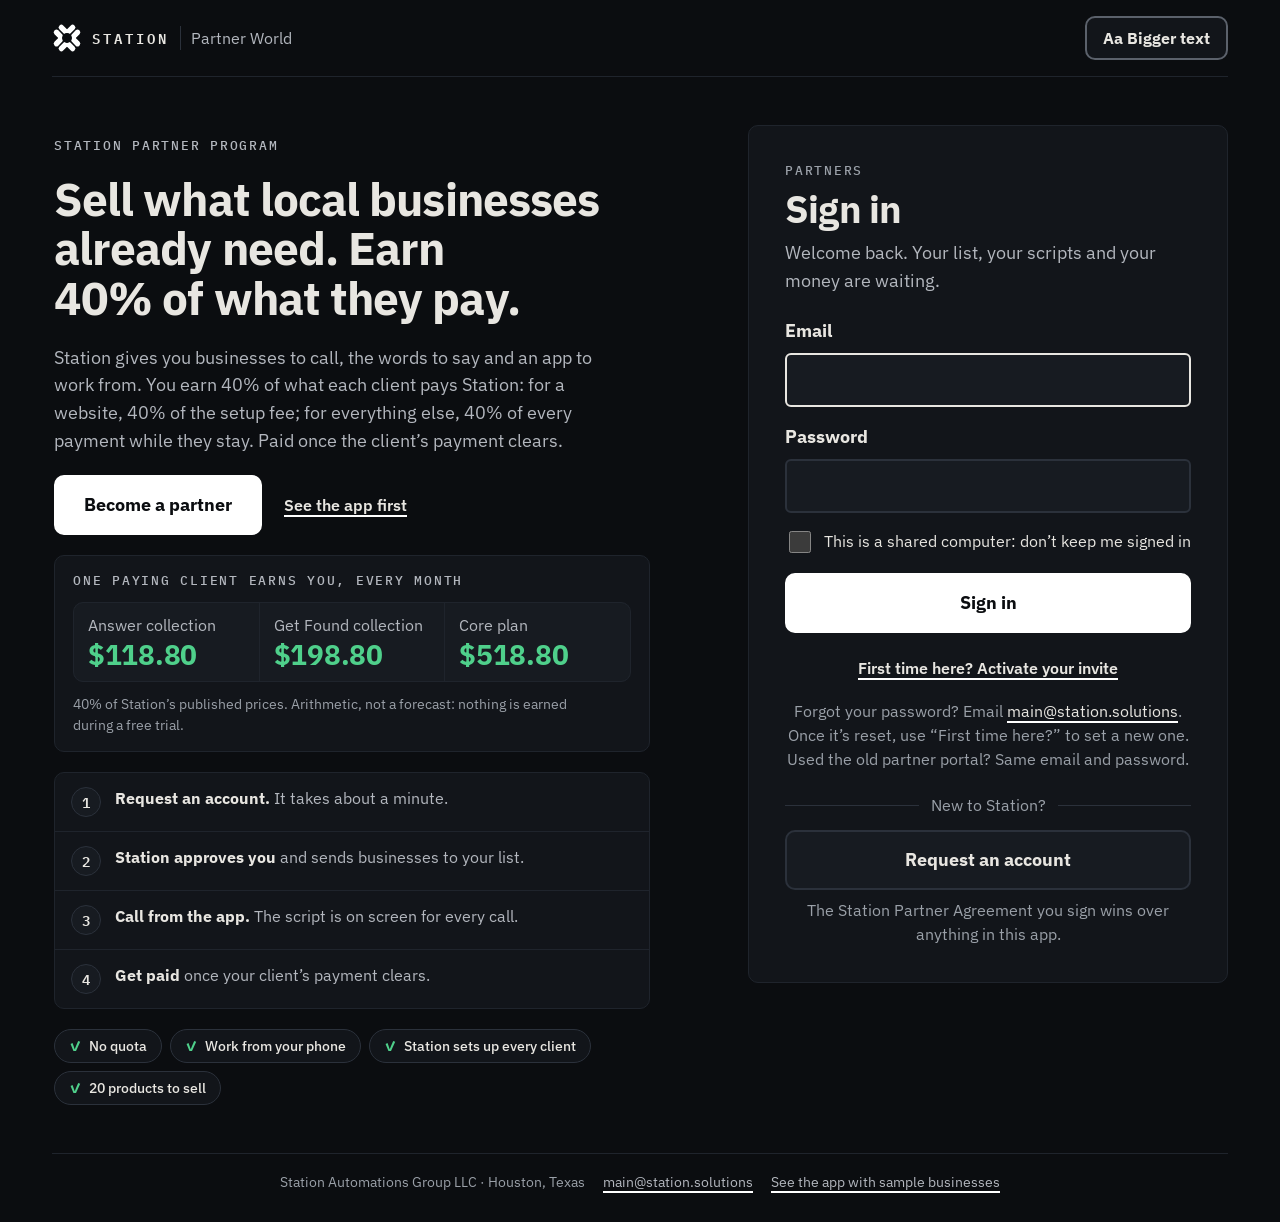
==== index.html @ 6b610563 "Bump data.js?v= so browsers pick up the rebuilt data Co-Authored-By: Claude Opus 5.5 <noreply@anthro" ====
<!doctype html>
<html lang="en">
<head>
<meta charset="utf-8">
<meta name="viewport" content="width=device-width, initial-scale=1, viewport-fit=cover">
<meta name="robots" content="noindex, nofollow">
<meta name="theme-color" content="#0B0D10">
<title>Station Partner World</title>
<meta name="description" content="Call local businesses Station gives you. You earn 40% of what each client pays Station: for a website, 40% of the setup fee; for everything else, 40% of every payment while they stay.">
<link rel="icon" href="data:image/svg+xml,%3Csvg xmlns='http://www.w3.org/2000/svg' viewBox='0 0 100 100'%3E%3Cdefs%3E%3Cg id='a'%3E%3Crect x='29.5' y='3' width='18' height='36' rx='8.5'/%3E%3Crect x='52.5' y='3' width='18' height='36' rx='8.5'/%3E%3C/g%3E%3Cmask id='m'%3E%3Crect width='100' height='100' fill='%23fff'/%3E%3Ccircle cx='50' cy='50' r='16.5'/%3E%3C/mask%3E%3C/defs%3E%3Cg mask='url(%23m)' fill='%231D1D1F' transform='rotate(45 50 50)'%3E%3Cuse href='%23a'/%3E%3Cuse href='%23a' transform='rotate(90 50 50)'/%3E%3Cuse href='%23a' transform='rotate(180 50 50)'/%3E%3Cuse href='%23a' transform='rotate(270 50 50)'/%3E%3C/g%3E%3C/svg%3E">
<link rel="preconnect" href="https://fonts.googleapis.com">
<link rel="preconnect" href="https://fonts.gstatic.com" crossorigin>
<link rel="stylesheet" href="https://fonts.googleapis.com/css2?family=IBM+Plex+Sans:ital,wght@0,400;0,500;0,600;0,700;1,400&family=IBM+Plex+Mono:wght@500;700&display=swap">
<link rel="stylesheet" href="app.css?v=20261007j">
</head>
<body>
<svg width="0" height="0" style="position:absolute" aria-hidden="true"><defs><g id="smArm"><rect x="29.5" y="3" width="18" height="36" rx="8.5"/><rect x="52.5" y="3" width="18" height="36" rx="8.5"/></g><mask id="smCore"><rect width="100" height="100" fill="#fff"/><circle cx="50" cy="50" r="16.5" fill="#000"/></mask>
<symbol id="stationMark" viewBox="0 0 100 100"><g mask="url(#smCore)" fill="currentColor" transform="rotate(45 50 50)"><use href="#smArm"/><use href="#smArm" transform="rotate(90 50 50)"/><use href="#smArm" transform="rotate(180 50 50)"/><use href="#smArm" transform="rotate(270 50 50)"/></g></symbol></defs></svg>
<a class="skip" href="#main">Skip to content</a>
<aside class="preview" aria-label="Status" hidden></aside>
<header class="bar" id="bar" hidden>
  <a class="logo" href="#home" aria-label="Station Partner World, home"><svg class="mark" viewBox="0 0 100 100" aria-hidden="true"><use href="#stationMark"/></svg><span class="wm">Station</span><span class="wordmark">Partner World</span></a>
  <nav class="topnav" aria-label="Main">
    <a href="#home" data-tab="home"><svg class="ni" viewBox="0 0 24 24" aria-hidden="true"><path d="M12 3 3 10.5V21h6.5v-6h5v6H21V10.5z"/></svg>Home</a>
    <a href="#products" data-tab="products"><svg class="ni" viewBox="0 0 24 24" aria-hidden="true"><path d="M4 4h7v7H4zM13 4h7v7h-7zM4 13h7v7H4zM13 13h7v7h-7z"/></svg>Products</a>
    <a href="#calls" data-tab="calls"><svg class="ni" viewBox="0 0 24 24" aria-hidden="true"><path d="M6.6 10.8a15 15 0 0 0 6.6 6.6l2.2-2.2c.3-.3.7-.4 1-.2 1.1.4 2.3.6 3.6.6.6 0 1 .4 1 1V20c0 .6-.4 1-1 1A17 17 0 0 1 3 4c0-.6.4-1 1-1h3.5c.6 0 1 .4 1 1 0 1.3.2 2.5.6 3.6.1.3 0 .7-.2 1z"/></svg>Calls</a>
    <a href="#clients" data-tab="clients"><svg class="ni" viewBox="0 0 24 24" aria-hidden="true"><path d="M4 4h16v12H7l-3 3z"/></svg>Clients</a>
    <a href="#team" data-tab="team" hidden><svg class="ni" viewBox="0 0 24 24" aria-hidden="true"><path d="M16 11a3 3 0 1 0 0-6 3 3 0 0 0 0 6zm-8 0a3 3 0 1 0 0-6 3 3 0 0 0 0 6zm0 2c-2.7 0-8 1.3-8 4v3h16v-3c0-2.7-5.3-4-8-4zm8 0c-.3 0-.7 0-1.1.1 1.3.9 2.1 2.2 2.1 3.9v3h7v-3c0-2.7-5.3-4-8-4z"/></svg>Team</a>
    <a href="#money" data-tab="money"><svg class="ni" viewBox="0 0 24 24" aria-hidden="true"><path d="M3 6h18v12H3zM12 9a3 3 0 1 0 0 6 3 3 0 0 0 0-6z"/></svg>Money</a>
    <a href="#help" data-tab="help"><svg class="ni" viewBox="0 0 24 24" aria-hidden="true"><path d="M12 2a10 10 0 1 0 0 20 10 10 0 0 0 0-20zm1 16h-2v-2h2zm2.1-7.7-.9.9c-.7.7-1.2 1.3-1.2 2.8h-2v-.5c0-1.1.5-2.1 1.2-2.8l1.2-1.3a2 2 0 1 0-3.4-1.4H8a4 4 0 1 1 7.1 2.3z"/></svg>Help</a>
  </nav>
  <button class="size-btn" type="button" data-size aria-pressed="false" aria-label="AA Bigger text"><span aria-hidden="true">A<b>A</b></span></button>
  <a class="bal-chip" href="#money"><span class="lbl"><span class="lbl-long">Earned so far</span><span class="lbl-short">Earned</span></span><span class="num" id="chipBal">$0.00</span></a>
</header>
<main id="main" tabindex="-1"></main>
<nav class="tabbar" id="tabbar" aria-label="Main" hidden>
  <a href="#home" data-tab="home"><svg viewBox="0 0 24 24" aria-hidden="true"><path d="M12 3 3 10.5V21h6.5v-6h5v6H21V10.5z"/></svg><span>Home</span></a>
  <a href="#products" data-tab="products"><svg viewBox="0 0 24 24" aria-hidden="true"><path d="M4 4h7v7H4zM13 4h7v7h-7zM4 13h7v7H4zM13 13h7v7h-7z"/></svg><span>Products</span></a>
  <a href="#calls" data-tab="calls"><svg viewBox="0 0 24 24" aria-hidden="true"><path d="M6.6 10.8a15 15 0 0 0 6.6 6.6l2.2-2.2c.3-.3.7-.4 1-.2 1.1.4 2.3.6 3.6.6.6 0 1 .4 1 1V20c0 .6-.4 1-1 1A17 17 0 0 1 3 4c0-.6.4-1 1-1h3.5c.6 0 1 .4 1 1 0 1.3.2 2.5.6 3.6.1.3 0 .7-.2 1z"/></svg><span>Calls</span></a>
  <a href="#clients" data-tab="clients"><svg viewBox="0 0 24 24" aria-hidden="true"><path d="M4 4h16v12H7l-3 3z"/></svg><span>Clients</span></a>
  <a href="#team" data-tab="team" hidden><svg viewBox="0 0 24 24" aria-hidden="true"><path d="M16 11a3 3 0 1 0 0-6 3 3 0 0 0 0 6zm-8 0a3 3 0 1 0 0-6 3 3 0 0 0 0 6zm0 2c-2.7 0-8 1.3-8 4v3h16v-3c0-2.7-5.3-4-8-4zm8 0c-.3 0-.7 0-1.1.1 1.3.9 2.1 2.2 2.1 3.9v3h7v-3c0-2.7-5.3-4-8-4z"/></svg><span>Team</span></a>
  <a href="#money" data-tab="money"><svg viewBox="0 0 24 24" aria-hidden="true"><path d="M3 6h18v12H3zM12 9a3 3 0 1 0 0 6 3 3 0 0 0 0-6z"/></svg><span>Money</span></a>
  <a href="#help" data-tab="help"><svg viewBox="0 0 24 24" aria-hidden="true"><path d="M12 2a10 10 0 1 0 0 20 10 10 0 0 0 0-20zm1 16h-2v-2h2zm2.1-7.7-.9.9c-.7.7-1.2 1.3-1.2 2.8h-2v-.5c0-1.1.5-2.1 1.2-2.8l1.2-1.3a2 2 0 1 0-3.4-1.4H8a4 4 0 1 1 7.1 2.3z"/></svg><span>Help</span></a>
</nav>
<div class="sheet" id="sheet" role="dialog" aria-modal="true" aria-labelledby="sheetTitle" hidden>
  <div class="sheet-card">
    <div class="sheet-head"><h2 id="sheetTitle">What do I say?</h2><button class="icon-btn" id="sheetClose" type="button" aria-label="Close">&times;</button></div>
    <div class="sheet-body" id="sheetBody"></div>
  </div>
</div>
<div class="undo" id="undo" role="status" aria-live="polite" hidden><span id="undoText"></span><span class="undo-key" id="undoKey">or press U</span><button type="button" id="undoBtn">Undo</button></div>
<div class="coach" id="coach" hidden><div class="coach-ring" id="coachRing"></div><div class="coach-bubble" id="coachBubble" role="dialog" aria-modal="true" aria-labelledby="coachText"><p class="coach-step" id="coachStep" aria-live="polite"></p><p id="coachText" aria-live="polite"></p><div class="coach-btns"><button type="button" class="link-btn" id="coachSkip">Skip the tour</button><button type="button" class="btn btn-dark" id="coachNext">Next</button></div></div></div>
<div class="toast" id="toast" role="status" aria-live="polite"></div>
<script src="data.js?v=20261008a"></script>
<script src="app.js?v=20261007l"></script>
</body>
</html>
---- app.css ----
/* Station Partner World. Built for a 60-year-old and a 20-year-old at once: Atkinson Hyperlegible (designed for readers with low
   vision), 18px base, 48px+ tap targets, one idea per screen, and a feed of leads you flick through like cards.
   Colours follow station.solutions (warm paper, near-black ink, gold). Gold = Station and "say this", green = money,
   rust = a warning or a closed door. Numbers use the text face with tabular figures; mono is only for phone numbers and links. */
:root{
  --bg:#F5F4F1;--bg-2:#EFEDE8;--card:#FFFFFF;--ink:#1D1D1F;--ink-2:#48484D;--ink-3:#5C5C62;--line:#E7E4DE;--line-2:#D6D2C8;--edge:#8F8A80;
  --amber:#EFC26A;--amber-ink:#8A5A00;--amber-bg:#FBF3E0;
  --red:#B4321F;--red-bg:#FBECE9;--blue:#2750C2;--blue-bg:#EAF0FD;
  --green:#167A44;--green-bg:#EDF6F0;--warn:#9A3412;--warn-bg:#FDEEE6;
  --r:12px;--r-sm:10px;--r-lg:20px;--shadow:0 1px 2px rgba(29,29,31,.04),0 8px 24px rgba(29,29,31,.06);
  --font:"Atkinson Hyperlegible Next","Atkinson Hyperlegible",system-ui,-apple-system,"Segoe UI",Arial,sans-serif;
  --mono:"Atkinson Hyperlegible Mono",ui-monospace,Menlo,Consolas,monospace;
  --gut:clamp(16px,4vw,32px);--max:1180px;--tabh:72px;
  color-scheme:light;
}
*{box-sizing:border-box}
html{-webkit-text-size-adjust:100%}
body{margin:0;background:var(--bg);color:var(--ink);font:400 18px/1.55 var(--font);-webkit-font-smoothing:antialiased;min-height:100vh}
body.has-tabs{padding-bottom:calc(var(--tabh) + env(safe-area-inset-bottom,0px))}
h1,h2,h3{margin:0;line-height:1.12;text-wrap:balance;letter-spacing:-.01em}
h1{font-size:clamp(34px,5.4vw,56px);font-weight:800}
h2{font-size:clamp(24px,3vw,32px);font-weight:800}
h3{font-size:18px;font-weight:700}
p{margin:0 0 12px;max-width:64ch}
a{color:var(--blue)}
button{font:inherit}
:focus-visible{outline:3px solid var(--blue);outline-offset:3px}
.skip{position:absolute;left:-999px;top:0;background:var(--ink);color:#fff;padding:12px 16px;z-index:100}
.skip:focus{left:8px;top:8px}
.num{font-family:var(--mono);font-variant-numeric:tabular-nums;letter-spacing:-.01em}
.wrap{max-width:var(--max);margin-inline:auto;padding-inline:var(--gut)}
.sr{position:absolute;width:1px;height:1px;overflow:hidden;clip:rect(0 0 0 0);white-space:nowrap}
.preview{background:var(--ink);color:#fff;font-size:12.5px;white-space:nowrap;overflow:hidden;text-overflow:ellipsis;text-align:center;padding:6px 12px;padding-top:calc(env(safe-area-inset-top,0px) + 6px)}

/* buttons */
.btn{display:inline-flex;align-items:center;justify-content:center;gap:10px;min-height:52px;padding:0 22px;border-radius:999px;border:2px solid var(--ink);background:var(--card);color:var(--ink);font:700 16px/1.1 var(--font);text-decoration:none;cursor:pointer;transition:transform .12s,background .15s}
.btn:active{transform:scale(.98)}
.btn-dark{background:var(--ink);color:#fff}
.btn-green{background:var(--green);border-color:var(--green);color:#fff}
.btn-big{min-height:60px;font-size:18px;padding:0 28px}
.btn-block{display:flex;width:100%}
.btn[disabled]{opacity:.45;cursor:not-allowed}
.icon-btn{min-width:48px;min-height:48px;border-radius:999px;border:2px solid var(--line-2);background:var(--card);font-size:28px;line-height:1;cursor:pointer}
.link-btn{background:none;border:0;padding:0;color:var(--blue);text-decoration:underline;cursor:pointer;min-height:44px;font-weight:600}

/* top bar */
[hidden]{display:none!important}
[tabindex="-1"]:focus{outline:none}
.bar{position:sticky;top:0;z-index:30;display:flex;align-items:center;gap:16px;padding:10px var(--gut);background:rgba(245,244,241,.92);backdrop-filter:blur(10px);-webkit-backdrop-filter:blur(10px);border-bottom:1px solid var(--line)}
.logo{display:flex;align-items:center;gap:10px;text-decoration:none;color:var(--ink);font-weight:800;font-size:18px;min-height:48px;margin-right:auto}
.tiles{display:grid;grid-template-columns:1fr 1fr;gap:3px;width:26px;height:26px}
.tiles i{border-radius:4px;background:var(--ink)}.tiles i:first-child{background:var(--amber)}
.topnav{display:flex;gap:4px}
.topnav a{display:inline-flex;align-items:center;min-height:48px;padding:0 16px;border-radius:999px;text-decoration:none;color:var(--ink-2);font-weight:700}
.topnav a.on{background:var(--ink);color:#fff}
.bal-chip{display:flex;flex-direction:column;align-items:flex-end;justify-content:center;min-height:48px;padding:4px 14px;border-radius:12px;background:var(--green-bg);text-decoration:none;color:var(--green)}
.bal-chip .lbl{font-size:12.5px;font-weight:700;text-transform:uppercase;letter-spacing:.08em}
.bal-chip .num{font-size:18px;font-weight:700}
@media (max-width:760px){.topnav{display:none}}

/* bottom tabs (phones) */
.tabbar{position:fixed;left:0;right:0;bottom:0;z-index:40;display:none;grid-template-columns:repeat(4,1fr);height:calc(var(--tabh) + env(safe-area-inset-bottom,0px));padding-bottom:env(safe-area-inset-bottom,0px);background:var(--card);border-top:1px solid var(--line)}
.tabbar a{display:flex;flex-direction:column;align-items:center;justify-content:center;gap:4px;text-decoration:none;color:var(--ink-3);font-size:14px;font-weight:700}
.tabbar svg{width:26px;height:26px;fill:currentColor}
.tabbar a.on{color:var(--ink)}
.tabbar a.on svg{fill:var(--amber-ink)}
@media (max-width:760px){.tabbar:not([hidden]){display:grid}}

/* welcome + check */
.enter{min-height:calc(100vh - 34px);display:grid;place-items:center;padding:32px var(--gut)}
.enter-card{width:100%;max-width:560px;background:var(--card);border:1px solid var(--line);border-radius:var(--r-lg);padding:clamp(24px,5vw,44px)}
.enter-card .tiles{width:52px;height:52px;gap:5px;margin-bottom:22px}.enter-card .tiles i{border-radius:8px}
.enter-card p.intro{font-size:18px;color:var(--ink-2);margin:14px 0 22px}
.steps3{list-style:none;padding:0;margin:0 0 26px;display:grid;gap:12px}
.steps3 li{display:flex;gap:14px;align-items:flex-start;font-size:18px}
.steps3 b{flex:none;display:grid;place-items:center;width:34px;height:34px;border-radius:50%;background:var(--amber-bg);color:var(--amber-ink);font-family:var(--mono)}
label.field{display:grid;gap:8px;font-weight:700;margin-bottom:16px}
label.field .hint{font-weight:400;font-size:16px;color:var(--ink-3);margin-top:-4px}
.err{margin:10px 0 0;color:var(--red)}
.qh{font-size:clamp(26px,4vw,34px)}
input.text,select.text,textarea.text{font:400 18px/1.4 var(--font);min-height:54px;padding:12px 14px;border:2px solid var(--line-2);border-radius:var(--r-sm);background:#fff;color:var(--ink);width:100%}
input.text:focus,select.text:focus,textarea.text:focus{outline:none;border-color:var(--blue)}
.qprog{display:flex;gap:6px;margin-bottom:22px}.qprog i{flex:1;height:6px;border-radius:3px;background:var(--line)}.qprog i.on{background:var(--amber)}
.choices{display:grid;gap:10px;margin:18px 0}
.choice{display:flex;align-items:center;gap:14px;width:100%;min-height:60px;padding:14px 18px;border:2px solid var(--line-2);border-radius:var(--r);background:#fff;color:var(--ink);text-align:left;font:600 16px/1.35 var(--font);cursor:pointer}
.choice:hover{border-color:var(--ink-3)}
.choice.right{border-color:var(--green);background:var(--green-bg)}
.choice.wrong{border-color:var(--red);background:var(--red-bg)}
.explain{border-radius:var(--r);padding:14px 16px;margin-bottom:16px;font-size:16px}
.explain.good{background:var(--green-bg);color:#064D2B}
.explain.bad{background:var(--red-bg);color:#7A1426}

/* home */
.home{padding-block:26px 48px}
.hello{display:flex;flex-wrap:wrap;justify-content:space-between;align-items:flex-end;gap:12px;margin-bottom:22px}
.hello p{margin:6px 0 0;color:var(--ink-2)}
.top-row{display:grid;grid-template-columns:minmax(0,1.1fr) minmax(0,1fr);gap:16px;margin-bottom:34px}
@media (max-width:820px){.top-row{grid-template-columns:1fr}}
.money-box{background:var(--ink);color:#fff;border-radius:var(--r-lg);padding:24px 26px;display:flex;flex-direction:column;gap:14px;text-decoration:none}
.money-box .lbl{font-size:16px;font-weight:700;letter-spacing:.06em;text-transform:uppercase;color:#B9BFCA}
.money-box .big{font:700 clamp(44px,7vw,64px)/1 var(--mono);color:#fff}
.money-box .row{display:flex;flex-wrap:wrap;gap:8px 22px;font-size:16px;color:#D5D9E0}
.money-box .row b{color:#fff;font-family:var(--mono)}
.money-box .warnline{color:var(--amber);font-weight:700}
.money-box .go{margin-top:auto;display:flex;justify-content:space-between;align-items:center;font-weight:700;color:var(--amber)}
.resume{background:var(--card);border:2px solid var(--ink);border-radius:var(--r-lg);padding:22px 24px;display:flex;flex-direction:column;gap:10px}
.resume .count{font:700 40px/1 var(--mono)}
.resume p{margin:0;color:var(--ink-2)}
.resume p.small{color:var(--ink-3)}
.filters-wrap{position:relative;margin-bottom:18px}
.filters-wrap::after{content:"";position:absolute;top:0;right:0;bottom:4px;width:36px;background:linear-gradient(90deg,rgba(245,244,241,0),var(--bg));pointer-events:none}
.filters{display:flex;gap:8px;overflow-x:auto;padding:0 36px 4px 0;scrollbar-width:none;scroll-padding-inline:16px}
#wall{scroll-margin-top:84px}
.filters::-webkit-scrollbar{display:none}
.chip{flex:none;min-height:48px;padding:0 18px;border-radius:999px;border:2px solid var(--line-2);background:var(--card);color:var(--ink);font:700 16px/1 var(--font);cursor:pointer;white-space:nowrap}
.chip[aria-pressed="true"]{background:var(--ink);border-color:var(--ink);color:#fff}
.brand-head{display:flex;flex-wrap:wrap;align-items:baseline;gap:6px 14px;margin:30px 0 14px}
.brand-head p{margin:0;color:var(--ink-3);font-size:16px}
.dot{display:inline-block;width:14px;height:14px;border-radius:4px;margin-right:8px;vertical-align:1px}
.dot.station{background:var(--amber)}.dot.ribbon{background:var(--red)}.dot.quorum{background:var(--blue)}
.grid{display:grid;grid-template-columns:repeat(auto-fill,minmax(250px,1fr));gap:14px}
.box{display:flex;flex-direction:column;gap:10px;min-height:196px;background:var(--card);border:2px solid var(--line);border-radius:var(--r);padding:18px;text-decoration:none;color:var(--ink);transition:border-color .15s,transform .15s}
.box:hover{border-color:var(--ink);transform:translateY(-2px)}
.box .name{font-size:22px;font-weight:800}
.box .what{font-size:16px;color:var(--ink-2);line-height:1.4;flex:1}
.box .earn{font-weight:700;color:var(--green);font-size:16px}
.box .earn.tbd{color:var(--ink-3);font-weight:600}
.badges{display:flex;flex-wrap:wrap;gap:6px}
.badge{display:inline-block;padding:4px 10px;border-radius:999px;font-size:12.5px;font-weight:700}
.badge.first{background:var(--amber-bg);color:var(--amber-ink)}
.badge.bundle{background:var(--ink);color:#fff}
.badge.new{background:var(--blue-bg);color:var(--blue)}
.badge.soon{background:var(--warn-bg);color:var(--warn);vertical-align:middle;font-size:12.5px;letter-spacing:0}
.box.is-soon{border-style:dashed}
.sub-h{margin:22px 0 12px}
.filter-note{color:var(--ink-2);margin:0 0 14px}
.empty{padding:22px;border:2px dashed var(--line-2);border-radius:var(--r);color:var(--ink-2)}

/* product page */
.prod{padding-block:18px 120px}
.back{display:inline-flex;align-items:center;gap:8px;min-height:48px;font-weight:700;text-decoration:none;color:var(--ink-2)}
.prod-hero{display:grid;grid-template-columns:minmax(0,1.3fr) minmax(0,1fr);gap:22px;align-items:start;margin:8px 0 26px}
@media (max-width:860px){.prod-hero{grid-template-columns:1fr}}
.prod-hero .what{font-size:22px;color:var(--ink-2);margin-top:12px}
.earn-card{background:var(--green-bg);border-radius:var(--r-lg);padding:22px 24px}
.earn-card .lbl{font-size:14px;font-weight:700;letter-spacing:.06em;text-transform:uppercase;color:var(--green)}
.earn-card .big{font:700 clamp(40px,5vw,54px)/1 var(--mono);color:#064D2B;margin:8px 0 2px}
.earn-card .per{font-size:18px;font-weight:700;color:#064D2B;margin-bottom:10px}
.earn-card.tbd .big{font-size:22px;line-height:1.25}
.earn-card.tbd{background:var(--warn-bg)}.earn-card.tbd .lbl,.earn-card.tbd .big{color:var(--warn);font-family:var(--font)}
.earn-card p{font-size:16px;color:#1D4D34;margin:0}
.earn-card.tbd p{color:var(--warn)}
.steps{display:grid;gap:14px}
.step{background:var(--card);border:1px solid var(--line);border-radius:var(--r);padding:20px 22px;display:grid;grid-template-columns:44px minmax(0,1fr);gap:14px}
.step .n{display:grid;place-items:center;width:44px;height:44px;border-radius:50%;background:var(--ink);color:#fff;font:700 18px/1 var(--mono)}
.step h3,.step .step-h{margin-bottom:8px;font-size:18px;font-weight:700}
.say{font-size:18px;line-height:1.5;background:var(--amber-bg);border-left:5px solid var(--amber);border-radius:0 var(--r-sm) var(--r-sm) 0;padding:14px 16px;margin:8px 0}
.say small{display:block;font-size:12.5px;font-weight:700;text-transform:uppercase;letter-spacing:.06em;color:var(--amber-ink);margin-bottom:4px}
.dont{background:var(--red-bg);border-radius:var(--r-sm);padding:12px 14px;margin:8px 0;font-size:16px;color:#7A1426}
.dont b{display:block;margin-bottom:2px}
details.acc{border:1px solid var(--line);border-radius:var(--r-sm);background:#fff;margin:8px 0}
details.acc summary{list-style:none;cursor:pointer;min-height:56px;display:flex;align-items:center;justify-content:space-between;gap:12px;padding:10px 16px;font-weight:700}
details.acc summary::-webkit-details-marker{display:none}
details.acc summary::after{content:"+";font:700 22px/1 var(--mono);color:var(--ink-3)}
details.acc[open] summary::after{content:"\2212"}
details.acc > div{padding:0 16px 14px}
ul.ticks{list-style:none;padding:0;margin:0;display:grid;gap:8px}
ul.ticks li{padding-left:30px;position:relative}
ul.ticks li::before{content:"";position:absolute;left:4px;top:.45em;width:14px;height:8px;border-left:3px solid var(--green);border-bottom:3px solid var(--green);transform:rotate(-45deg)}
.copyrow{display:flex;gap:8px;flex-wrap:wrap;align-items:center}
.copyrow code{flex:1;min-width:0;overflow-wrap:anywhere;font:500 16px/1.4 var(--mono);background:var(--bg);border:1px solid var(--line);border-radius:var(--r-sm);padding:12px 14px}
.cta-bar{position:fixed;left:0;right:0;bottom:0;z-index:35;padding:12px var(--gut) calc(env(safe-area-inset-bottom,0px) + 12px);background:rgba(245,244,241,.96);border-top:1px solid var(--line);display:flex;justify-content:center}
.cta-bar .btn{width:100%;max-width:560px}
body.has-tabs .cta-bar{bottom:calc(var(--tabh) + env(safe-area-inset-bottom,0px))}

/* calls feed */
.calls-top{position:sticky;top:69px;z-index:20;background:var(--bg);border-bottom:1px solid var(--line);padding:10px var(--gut);display:flex;flex-wrap:wrap;align-items:center;gap:10px}
.calls-top{flex-wrap:nowrap}
.calls-top select.text{min-height:48px;flex:1 1 150px;min-width:120px;max-width:340px;font-weight:700;padding:8px 10px}
.calls-top .btn{min-height:48px;padding:0 14px;font-size:16px;flex:none}
.calls-top .count{font:700 16px/1 var(--mono);color:var(--ink-2);white-space:nowrap}
.feed{height:calc(100dvh - 34px - 69px - 70px);overflow-y:auto;scroll-snap-type:y mandatory;overscroll-behavior:contain;scroll-behavior:smooth}
body.has-tabs .feed{height:calc(100dvh - 34px - 69px - 70px - var(--tabh) - env(safe-area-inset-bottom,0px))}
.lead{scroll-snap-align:start;scroll-snap-stop:always;min-height:100%;padding:10px var(--gut);display:flex;justify-content:center}
.lead{align-items:flex-start}
.lead-card{width:100%;max-width:560px;background:var(--card);border:1px solid var(--line);border-radius:var(--r-lg);padding:16px 18px;display:flex;flex-direction:column;gap:10px;box-shadow:0 10px 30px rgba(29,29,31,.06)}
.lead-card.done{opacity:.72}
.lead-meta{display:flex;flex-wrap:wrap;gap:8px;align-items:center}
.pill{display:inline-flex;align-items:center;gap:6px;padding:5px 12px;border-radius:999px;font-size:14px;font-weight:700;background:var(--bg);color:var(--ink-2)}
.pill.from{background:var(--amber-bg);color:var(--amber-ink)}
.pill.ok{background:var(--green-bg);color:var(--green)}
.pill.wait{background:var(--warn-bg);color:var(--warn)}
.pill.status{background:var(--ink);color:#fff}
.pill.again{background:var(--blue-bg);color:var(--blue)}
.lead-card h2{font-size:clamp(25px,4vw,34px)}
.facts{display:flex;flex-wrap:wrap;gap:4px 14px;font-size:16px;color:var(--ink-2)}
.facts .late{color:var(--warn);font-weight:700}.facts .okc{color:var(--green);font-weight:700}
.card-links{display:flex;justify-content:space-between;gap:12px;flex-wrap:wrap}
.note-box[hidden]{display:none}
.lead-sub{color:var(--ink-2);font-size:18px;margin:0}
.phone{font:700 clamp(28px,5vw,34px)/1.1 var(--mono);color:var(--ink);text-decoration:none}
.call-btn{min-height:64px;font-size:22px;flex-direction:column;gap:2px;line-height:1.1}
.call-btn small{font:700 16px/1 var(--mono);opacity:.9}
.fit{background:var(--bg);border-radius:var(--r-sm);padding:10px 12px;font-size:16px;line-height:1.4}
.fit b{display:block;font-size:14px;letter-spacing:.06em;text-transform:uppercase;color:var(--ink-3)}
.outcomes{display:grid;grid-template-columns:1fr 1fr;gap:8px}
.outcomes button{min-height:50px;border-radius:var(--r-sm);border:2px solid var(--line-2);background:#fff;font:700 16px/1.2 var(--font);color:var(--ink);cursor:pointer;padding:6px 10px}
.outcomes button:hover{border-color:var(--ink)}
.outcomes button.sel{background:var(--ink);border-color:var(--ink);color:#fff}
.outcomes .wide{grid-column:1/-1}
.outcomes .won{border-color:var(--green);color:var(--green)}
.outcomes .won.sel{background:var(--green);color:#fff}
.small{font-size:16px;color:var(--ink-3)}
.what-row{display:flex;justify-content:space-between;align-items:center;gap:10px;margin-bottom:2px}
.what-row .link-btn{min-height:36px;font-size:16px}
.outcomes[data-row="2"],.outcomes[data-row="day"]{margin-top:8px}
.outcomes p.small{margin:0}
.won-next{margin-top:10px;background:var(--green-bg);border-radius:var(--r-sm);padding:12px 14px;color:#064D2B}
.won-next p{margin:0 0 8px;font-size:16px}
.won-next .copyrow code{background:#fff;font-size:14px;padding:10px 12px}
.call-btn.closed{white-space:nowrap;font-size:18px}
.card-links .link-btn{font-size:16px}
.sheet-h{margin:18px 0 6px}
dl.gloss{margin:0;display:grid;gap:4px}
dl.gloss dt{font-weight:800;margin-top:10px}
dl.gloss dd{margin:0;color:var(--ink-2)}
.end-card{align-items:center;text-align:center;justify-content:center}

/* money */
.money{padding-block:24px 60px}
.money .sub{margin-top:8px;color:var(--ink-2)}
.total-line{display:flex;flex-wrap:wrap;align-items:baseline;gap:6px 16px;background:var(--ink);color:#fff;border-radius:var(--r);padding:18px 20px;margin:18px 0 14px}
.total-line .lbl{font-weight:700;text-transform:uppercase;letter-spacing:.06em;font-size:14px;color:#B9BFCA}
.total-line b{font-size:clamp(32px,5vw,44px);line-height:1}
.total-line .small{color:#D5D9E0}
.gap-h{margin-top:30px}
.money .table-wrap{margin-top:12px}
.tiles3{display:grid;grid-template-columns:repeat(3,minmax(0,1fr));gap:12px;margin:0 0 26px}
.tile{background:var(--card);border:1px solid var(--line);border-radius:var(--r);padding:18px}
.tile .lbl{font-size:14px;font-weight:700;color:var(--ink-3);text-transform:uppercase;letter-spacing:.05em}
.tile .v{font:700 28px/1.1 var(--mono);margin:6px 0 4px}
.tile p{font-size:16px;color:var(--ink-2);margin:0}
@media (max-width:720px){.tiles3{grid-template-columns:1fr}}
.callout{display:flex;flex-wrap:wrap;gap:12px;align-items:center;justify-content:space-between;background:var(--warn-bg);border-radius:var(--r);padding:16px 18px;margin-bottom:26px;color:var(--warn)}
.callout b{color:#5E3300}
.table-wrap{overflow-x:auto;border:1px solid var(--line);border-radius:var(--r);background:var(--card)}
table{width:100%;border-collapse:collapse;min-width:520px;font-size:16px}
th{text-align:left;font-size:12.5px;letter-spacing:.06em;text-transform:uppercase;color:var(--ink-3);padding:12px 16px;border-bottom:1px solid var(--line)}
td{padding:14px 16px;border-bottom:1px solid var(--line)}
tr:last-child td{border-bottom:0}
td.r,th.r{text-align:right}
.howpay{display:grid;grid-template-columns:repeat(2,minmax(0,1fr));gap:12px;margin-top:14px}
.howpay div{background:var(--card);border:1px solid var(--line);border-radius:var(--r);padding:16px 18px;font-size:16px;color:var(--ink-2)}
.howpay b{display:block;color:var(--ink);font-size:18px;margin-bottom:4px}
@media (max-width:720px){.howpay{grid-template-columns:1fr}}

/* help */
.help{padding-block:24px 60px;max-width:820px}
.help h2{margin:26px 0 10px}

/* sheet */
.sheet{position:fixed;inset:0;z-index:60;background:rgba(29,29,31,.5);display:flex;align-items:flex-end;justify-content:center}
.sheet[hidden]{display:none}
.sheet-card{width:100%;max-width:640px;max-height:88vh;background:var(--card);border-radius:var(--r-lg) var(--r-lg) 0 0;display:flex;flex-direction:column;padding-bottom:env(safe-area-inset-bottom,0px)}
.sheet-head{display:flex;justify-content:space-between;align-items:center;gap:12px;padding:16px 20px;border-bottom:1px solid var(--line)}
.sheet-body{overflow-y:auto;padding:16px 20px 24px}
@media (min-width:761px){.sheet{align-items:center}.sheet-card{border-radius:var(--r-lg)}}

.toast{position:fixed;left:50%;width:max-content;top:calc(env(safe-area-inset-top,0px) + 112px);bottom:auto;font-size:16px;padding:12px 18px;transform:translateX(-50%) translateY(20px);opacity:0;z-index:55;background:var(--ink);color:#fff;padding:14px 20px;border-radius:999px;font-weight:700;pointer-events:none;transition:opacity .2s,transform .2s;max-width:calc(100vw - 32px);text-align:center}
.toast.on{opacity:1;transform:translateX(-50%) translateY(0)}
@media (min-width:761px){.toast{top:auto!important;bottom:24px}}
@media (prefers-reduced-motion:reduce){*{transition:none!important;animation:none!important;scroll-behavior:auto!important}}

/* phones: money table becomes stacked cards */
@media (max-width:640px){
  .table-wrap{border:0;background:none;overflow:visible}
  table{min-width:0}thead{display:none}
  tbody tr{display:block;background:var(--card);border:1px solid var(--line);border-radius:var(--r);padding:12px 16px;margin-bottom:10px}
  td{display:flex;justify-content:space-between;gap:16px;padding:6px 0;border:0;text-align:right}
  td::before{content:attr(data-l);font-size:14px;color:var(--ink-3);font-weight:700;text-align:left;flex:none}
  td.r{text-align:right}
}
/* phones: the product wall is two compact columns; steps put the number inline */
@media (max-width:560px){
  .grid{grid-template-columns:1fr 1fr;gap:10px}
  .box{min-height:0;padding:14px;gap:6px}
  .box .name{font-size:18px}
  .box .what{font-size:16px}
  .box .earn{font-size:16px}
  .badge{font-size:12.5px;padding:3px 8px}
  .step{grid-template-columns:1fr;padding:16px}
  .step .n{width:34px;height:34px;font-size:16px}
  .copyrow code{flex-basis:100%}
}

/* phones on the calls page: the lead gets the whole screen (the top bar hides; tabs stay) */
@media (max-width:760px){
  body.calls-mode .bar{display:none}
  body.calls-mode .calls-top{top:0}
  body.calls-mode.has-tabs .feed{height:calc(100dvh - 34px - 70px - var(--tabh) - env(safe-area-inset-bottom,0px))}
}
@media (max-width:560px){
  .calls-top{flex-wrap:wrap;row-gap:6px}
  .calls-top select.text{flex:1 1 0;min-width:0;max-width:none}
  .calls-top .count{flex-basis:100%;font-size:14px}
}
@media (min-width:561px){.calls-top{justify-content:center}}

/* 09-29 second review */
.field-err{color:var(--red);font-weight:700;font-size:16px;margin:-8px 0 14px;min-height:0}
.field-err:empty{display:none}
p.hint{font-size:16px;color:var(--green);font-weight:700;margin:-8px 0 14px}
p.hint:empty{display:none}
.feed{position:relative}
body.calls-mode{overflow:hidden;height:100dvh}
.row-h{margin:0;font-weight:700;color:var(--ink-2)}
.row-h:focus{outline:none}
.pill.due{background:var(--amber);color:var(--ink)}
.done-box{background:var(--bg);border-radius:var(--r-sm);padding:12px 14px}
.done-box p{margin:0 0 4px;font-size:16px}
.won-next label.field.slim{margin:0 0 10px;font-size:16px}
.won-next input.text{min-height:48px;background:#fff}
.won-btns{display:flex;flex-wrap:wrap;gap:8px;margin-bottom:4px}
.won-btns .btn{min-height:48px;font-size:16px;flex:1 1 auto}
.closed-note{color:var(--warn)!important;font-weight:700}
.setup{background:var(--bg-2);border-radius:var(--r);padding:16px 18px;margin:18px 0 22px;color:var(--ink)}
.setup-h{font-size:18px;margin-bottom:10px;color:var(--ink)}
.setup-row{display:flex;flex-wrap:wrap;gap:10px 16px;align-items:center;justify-content:space-between;padding:10px 0;border-top:1px solid rgba(138,75,0,.2);font-size:16px}
.setup-row span{flex:1 1 280px}
.tile.hero{border:2px solid var(--green);background:var(--green-bg)}
.tile.hero .v{color:#064D2B}
.won-next.warm{background:var(--amber-bg);color:#5E3B00}

/* ===== 09-29 UX pass: one next step, cheat sheets, call flow, undo, tour, text size ===== */
.tabbar{grid-template-columns:repeat(5,1fr)}
.tabbar a{font-size:12.5px}
.size-btn{min-width:48px;min-height:48px;border-radius:12px;border:2px solid var(--line-2);background:var(--card);color:var(--ink);font:800 16px/1 var(--font);cursor:pointer;padding:0 10px}
.size-btn b{font-size:18px;margin-left:1px}
.size-btn[aria-pressed="true"]{background:var(--ink);border-color:var(--ink);color:#fff}
html.big body{zoom:1.15}

/* home */
.next-call{background:var(--card);border:2px solid var(--ink);border-radius:var(--r-lg);padding:22px 24px;margin-bottom:16px;display:grid;gap:8px}
.next-call .lbl,.start-here .lbl{font-size:14px;font-weight:800;letter-spacing:.06em;text-transform:uppercase;color:var(--amber-ink)}
.next-call h2{font-size:clamp(26px,4vw,34px)}
.next-call .facts{margin:0}
.pitch-line{margin:4px 0 0;font-size:18px;line-height:1.45;background:var(--amber-bg);border-left:5px solid var(--amber);border-radius:0 var(--r-sm) var(--r-sm) 0;padding:10px 14px;max-width:none}
.next-go{display:flex;flex-wrap:wrap;align-items:center;gap:10px 16px;margin-top:6px}
.start-here{background:var(--card);border:1px solid var(--line);border-radius:var(--r-lg);padding:22px 24px;display:flex;flex-direction:column;gap:8px;text-decoration:none;color:var(--ink)}
a.start-here:hover{border-color:var(--ink)}
.start-here .name{font-size:28px;font-weight:800}
.start-here .what{color:var(--ink-2);font-size:16px}
.start-here .earn{color:var(--green);font-weight:700}
.start-here .go{margin-top:auto;display:flex;justify-content:space-between;font-weight:800;color:var(--blue)}
.stats{display:grid;grid-template-columns:repeat(3,1fr);gap:8px}
.stats div{display:flex;flex-direction:column}
.stats b{font:700 28px/1.1 var(--mono)}
.stats span{font-size:14px;color:var(--ink-3)}
.bar-track{height:10px;border-radius:5px;background:var(--line);overflow:hidden}
.bar-track i{display:block;height:100%;background:var(--green);border-radius:5px;transition:width .3s}
.all-products{margin-top:4px}
.home .top-row{margin-bottom:16px}

/* product page: the one-screen cheat sheet */
.cheat{background:var(--card);border:2px solid var(--ink);border-radius:var(--r-lg);padding:22px 24px;margin:0 0 28px;display:grid;gap:14px}
.cheat h2{font-size:clamp(22px,3vw,28px)}
.cheat-row{display:grid;gap:4px}
.cheat-lbl{font-size:14px;font-weight:800;letter-spacing:.06em;text-transform:uppercase;color:var(--ink-3)}
.cheat-row p{margin:0;font-size:18px;line-height:1.45;max-width:none}
.cheat-row.is-say p{background:var(--amber-bg);border-left:5px solid var(--amber);border-radius:0 var(--r-sm) var(--r-sm) 0;padding:10px 14px}
.more-h{margin:0 0 12px;font-size:22px}
.more-list{display:grid;gap:10px}
details.more{background:var(--card);border:1px solid var(--line);border-radius:var(--r)}
details.more summary{list-style:none;cursor:pointer;min-height:60px;display:flex;align-items:center;justify-content:space-between;gap:12px;padding:12px 18px}
details.more summary::-webkit-details-marker{display:none}
details.more summary h3{font-size:18px;margin:0}
details.more summary::after{content:"+";font:700 28px/1 var(--mono);color:var(--ink-3)}
details.more[open] summary::after{content:"\2212"}
details.more > div{padding:0 18px 16px}

/* calls: progress bar on top, one business per screen */
.calls-top{display:block;flex-wrap:nowrap}
.prog{display:grid;gap:6px;max-width:560px;margin:0 auto}
.prog-row{display:flex;align-items:center;gap:12px}
.prog-row .count{font:700 16px/1 var(--mono);color:var(--ink);flex-basis:auto}
.prog-row .small{margin-right:auto}
.small-size{min-width:44px;min-height:40px;font-size:14px}
.small-size b{font-size:18px}
.focus-chip{max-width:560px;margin:8px auto 0;display:flex;flex-wrap:wrap;align-items:center;gap:4px 12px;font-size:16px;background:var(--amber-bg);border-radius:var(--r-sm);padding:4px 12px}
.focus-chip .link-btn{min-height:36px;font-size:16px}
.pitch-box{background:var(--amber-bg);border-radius:var(--r-sm);padding:10px 12px;display:grid;gap:4px}
.pitch-head{display:flex;justify-content:space-between;align-items:baseline;gap:8px;font-size:16px}
.pitch-head .link-btn{min-height:32px;font-size:16px}
.pitch-head .small{color:var(--amber-ink)}
.opener{margin:0;font-size:18px;line-height:1.4;font-weight:600;max-width:none}
.gap{margin:0;font-size:16px;color:var(--ink-2);line-height:1.35;max-width:none}
.card-actions{display:grid;grid-template-columns:1fr 1fr;gap:8px}
.card-actions .btn{min-height:52px;padding:0 10px;font-size:16px}
.btn-next{background:var(--bg)}
.card-links{justify-content:flex-start;gap:4px 18px}
.card-links .link-btn{min-height:36px}
.lead-card{gap:9px}

/* the call sheets */
.tip{background:var(--blue-bg);color:#1B3A8C;border-radius:var(--r-sm);padding:10px 14px;font-size:16px;margin:0 0 6px;max-width:none}
.sheet-body .say{font-size:18px;margin:6px 0}
.sheet-body .btn-block{margin-top:10px}
.center{text-align:center;margin:6px 0 0;max-width:none}
.check{display:flex;gap:10px;align-items:center;margin-top:12px;font-size:16px;min-height:44px}
.check input{width:24px;height:24px}
.sheet-sub{margin:0 0 10px;color:var(--ink-2);font-weight:600;max-width:none}
details.script-peek{border:1px solid var(--line);border-radius:var(--r-sm);margin:0 0 12px}
details.script-peek summary{cursor:pointer;min-height:48px;display:flex;align-items:center;padding:0 14px;font-weight:700;color:var(--blue)}
details.script-peek > *:not(summary){margin-left:12px;margin-right:12px}
details.script-peek .gloss{padding-bottom:12px}
.outcomes.big button{min-height:60px;font-size:18px}
.outcomes.big + .outcomes.big{margin-top:10px}
.note-in{margin:14px 0 6px;font-size:16px}
.picks{display:grid;gap:8px}
.pick{display:grid;gap:2px;text-align:left;width:100%;min-height:56px;padding:10px 14px;border:2px solid var(--line-2);border-radius:var(--r-sm);background:#fff;color:var(--ink);cursor:pointer;font:inherit}
.pick.on{border-color:var(--ink)}
.pick-name{font-weight:800;font-size:18px;display:flex;flex-wrap:wrap;gap:6px;align-items:center}
.pick-what{font-size:16px;color:var(--ink-2)}

/* undo bar */
.undo{position:fixed;left:50%;transform:translateX(-50%);bottom:calc(var(--tabh) + env(safe-area-inset-bottom,0px) + 12px);z-index:56;display:flex;align-items:center;gap:14px;background:var(--ink);color:#fff;border-radius:14px;padding:8px 8px 8px 18px;width:max-content;max-width:calc(100vw - 32px);font-weight:700;font-size:16px;box-shadow:0 10px 30px rgba(29,29,31,.3)}
.undo button{min-height:44px;padding:0 18px;border-radius:10px;border:0;background:var(--amber);color:var(--ink);font:800 16px/1 var(--font);cursor:pointer}
@media (min-width:761px){.undo{bottom:24px}}

/* first-visit tour */
.coach{position:fixed;inset:0;z-index:80}
.coach-ring{position:fixed;border-radius:14px;box-shadow:0 0 0 9999px rgba(29,29,31,.62);border:3px solid var(--amber);pointer-events:none;transition:all .2s}
.coach-bubble{position:fixed;left:50%;transform:translateX(-50%);width:min(420px,calc(100vw - 32px));background:var(--card);border-radius:18px;padding:16px 18px;box-shadow:0 20px 50px rgba(0,0,0,.3)}
.coach-bubble p{margin:0 0 12px;font-size:18px;max-width:none}
.coach-bubble .coach-step{font-size:14px;font-weight:800;color:var(--amber-ink);text-transform:uppercase;letter-spacing:.06em;margin-bottom:4px}
.coach-btns{display:flex;justify-content:space-between;align-items:center;gap:12px}
.help-btns{display:flex;flex-wrap:wrap;gap:10px}
@media (max-width:760px){.bar .size-btn{min-width:44px;min-height:44px}}
.prod-top{margin:4px 0 18px;display:grid;gap:8px;justify-items:start}
.prod-top .what{font-size:18px;color:var(--ink-2);margin:0}
.earn-line{margin:0;font-size:18px;font-weight:700;color:var(--green);background:var(--green-bg);border-radius:999px;padding:6px 14px}
.earn-line b{font-size:18px}
.prod .earn-card{margin-bottom:28px}
.tip{margin-top:10px}
@media (min-width:761px){.calls-top .small-size{display:none}}
html.calls-lock{overflow:hidden;height:100%}
html.big body.calls-mode{height:calc(100dvh / 1.15)}
.lead-card.done{opacity:1;background:#EEF0F3;box-shadow:none}
.lead-card.done h2{color:var(--ink-2)}

/* 09-29 UX review fixes */
.toast{top:auto!important;bottom:calc(var(--tabh) + env(safe-area-inset-bottom,0px) + 80px)!important}
@media (min-width:761px){.toast{bottom:88px!important}}
html.big .coach-bubble{width:min(380px,calc(100vw / 1.15 - 32px))}
.fit-btn{min-height:28px;font-size:14px;display:inline;text-align:left}
.pitch-head{flex-wrap:wrap}
.next-go .btn + .btn{background:var(--card)}
.bal-chip .lbl{font-size:12.5px}
@media (max-width:560px){.cheat{padding:18px 16px;gap:10px}.cheat-row p{font-size:18px}.prod-top h1{font-size:28px}}
.bal-chip .lbl{white-space:nowrap}.lbl-short{display:none}
@media (max-width:560px){.lbl-long{display:none}.lbl-short{display:inline}}
.logo{white-space:nowrap}

/* 09-29 second UX review */
.toast{top:calc(env(safe-area-inset-top,0px) + 4px)!important;bottom:auto!important;font-size:16px;padding:9px 16px}
@media (min-width:761px){.toast{top:auto!important;bottom:24px!important}}
.undo-key{font-size:12.5px;color:#B9BFCA;font-weight:600}
.fit-row{margin-top:-2px}
.lead-meta .pill{font-size:12.5px;padding:4px 10px}
html.big .tabbar{grid-template-columns:repeat(5,minmax(0,1fr))}
html.big .tabbar a{font-size:12.5px}
html.big .undo{max-width:calc(100vw / 1.15 - 24px)}
@media (max-width:560px){html.big .logo span:last-child{display:none}html.big .bar{gap:10px}}

/* 09-29 third UX review: nothing inside the folded sections can push the page wider than the phone */
.more-list{grid-template-columns:minmax(0,1fr)}
details.more,details.acc,.cheat,.cheat-row,.steps{min-width:0}
.say,details.acc,.cheat-row p,.dont,ul.ticks li,.more-list p{overflow-wrap:anywhere}

/* ===== 10-03 ten-viewpoint audit ===== */
html,body{overflow-x:clip}
html{scroll-padding-top:80px;scroll-padding-bottom:calc(var(--tabh) + 96px)}
.preview{white-space:normal}
/* the Station mark and wordmark; on a phone the mark alone, so the header never pushes the page sideways */
.logo .mark{width:28px;height:28px;color:var(--ink);flex:none}
.logo .wordmark{font-weight:700}.logo .wm-station{font-weight:800}
@media (max-width:560px){.logo .wordmark{display:none}.bar{gap:8px}.bal-chip{padding:4px 10px}}
@media (min-width:761px) and (max-width:1020px){.logo .wm-station{display:none}.topnav a{padding:0 12px}}
.enter-top{display:flex;justify-content:space-between;align-items:center;gap:12px;margin-bottom:22px}
.enter-top .mark{width:52px;height:52px;color:var(--ink)}
.size-inline{min-height:44px;padding:0 16px;border-radius:999px;border:2px solid var(--edge);background:var(--card);color:var(--ink);font:700 16px/1 var(--font);cursor:pointer}
.size-inline[aria-pressed="true"]{background:var(--ink);border-color:var(--ink);color:#fff}
.trust{font-size:16px;line-height:1.5;color:var(--ink-2);background:var(--bg);border-radius:var(--r);padding:12px 14px;margin:0 0 22px;max-width:none}
.fine{font-size:16px;color:var(--ink-3);margin:6px 0 0}
/* labels in sentence case: easier for low-vision readers than tracked capitals */
.bal-chip .lbl,.money-box .lbl,.earn-card .lbl,.say small,th,.total-line .lbl,.tile .lbl,.next-call .lbl,.start-here .lbl,.cheat-lbl,.coach-bubble .coach-step,.fit b{text-transform:none;letter-spacing:0}
.say small,.cheat-lbl,.tile .lbl,th{font-size:14px}
.next-call .lbl,.start-here .lbl,.money-box .lbl,.earn-card .lbl{font-size:16px}
/* numbers in the text face, lined up */
.num,.money-box .big,.earn-card .big,.tile .v,.stats b,.resume .count,.prog-row .count,.calls-top .count,.steps3 b,.step .n{font-family:var(--font);font-variant-numeric:tabular-nums}
/* calmer cards: one hairline and a soft shadow; buttons keep their strong outline */
.next-call,.cheat{border:1px solid var(--line);box-shadow:var(--shadow)}
.lead-card{box-shadow:var(--shadow)}
input.text,select.text,textarea.text,.choice,.outcomes button,.pick{border-color:var(--edge)}
.choice .your{display:block;font-size:14px;font-weight:800;margin-bottom:2px}
.choice.right .your{color:var(--green)}.choice.wrong .your{color:var(--red)}
/* products */
.badges{min-height:26px}
.box .earn{color:var(--ink-2);font-weight:600}
.box .earn .amt{display:block;font-size:22px;font-weight:800;color:var(--green);line-height:1.15}
.sub-h{margin:30px 0 12px;font-size:22px}
@media (max-width:560px){.filters{flex-wrap:wrap;overflow:visible;padding-right:0}.filters-wrap::after{display:none}.box .earn .amt{font-size:18px}}
/* the lead card */
.lead-meta .pill.from{border:0;font:inherit;font-size:12.5px;font-weight:700;cursor:pointer;position:relative}
.lead-meta .pill.from::after{content:"";position:absolute;inset:-10px -4px}
.pitch-head{align-items:center;flex-wrap:nowrap;gap:8px}
.pitch-head > span:first-child{min-width:0}
.pitch-head .link-btn{margin-left:auto}
.earn-pill{font-size:12.5px;flex:none;font-weight:700;color:var(--green);background:var(--card);border-radius:999px;padding:3px 10px;white-space:nowrap}
.opener .first{font-size:14px;font-weight:700;color:var(--amber-ink)}
/* 44px tap areas that don't add height to the card: the extra reach overlaps the padding around them */
.card-links .link-btn,.pitch-head .link-btn,.fit-btn,.focus-chip .link-btn,.small-size{min-height:44px}
.pitch-head .link-btn{margin:-6px 0;flex:none}.card-links .link-btn{margin:-4px 0}.fit-btn{margin:-8px 0}.focus-chip .link-btn{margin:-6px 0}
.lead-card.warm .gap{display:none}
.btn[disabled].call-btn.closed,.call-btn.closed{opacity:1;background:var(--warn-bg);color:var(--warn);border-color:var(--warn);cursor:default}
.won-next .ask{display:block;font-weight:600;font-size:16px;opacity:.85}
.plus{color:var(--green);white-space:nowrap}
/* outcome buttons say what they mean */
.outcomes.big button{min-height:64px}
.outcomes button small{display:block;font-size:14px;font-weight:600;color:var(--ink-3);margin-top:3px}
.outcomes button.sel small,.outcomes button:active small{color:#D9D9DC}
.outcomes button:active{background:var(--ink);border-color:var(--ink);color:#fff}
.outcomes .won small{color:var(--green)}.outcomes .won.sel small{color:#E3F3EA}
details.script-peek{margin-top:12px}
/* money */
.example{border:2px dashed var(--line-2);border-radius:var(--r-lg);padding:16px 18px;margin:28px 0 0}
.example h2{font-size:22px}
.ex-sum{display:flex;flex-wrap:wrap;gap:6px 20px;margin:8px 0 12px;font-size:16px;color:var(--ink-2)}
.ex-sum b{font-size:18px;color:var(--ink)}
.money .empty{margin-top:10px}
/* wide screens: your lines sit beside the card */
.side{display:none}
.side-h{font-size:22px;margin:6px 0 4px}
@media (min-width:1100px){
  .calls-body{display:grid;grid-template-columns:minmax(0,1fr) 420px;gap:28px;max-width:1160px;margin:0 auto;padding-right:var(--gut)}
  .calls-body .lead{justify-content:flex-end}
  .side{display:block;align-self:start;max-height:calc(100dvh - 150px);overflow:auto;padding:18px 4px 24px}
}
/* short or zoomed screens: let the page scroll so every button can be reached */
@media (max-height:520px){html.calls-lock,body.calls-mode,html.big body.calls-mode{overflow:auto;height:auto}.feed{scroll-snap-type:none}}
.feed{scroll-padding-bottom:16px}
/* html.big keeps "Why them" (10-07 review: the person who needs big text needs it most) */
html.big .card-actions{position:sticky;bottom:0;background:var(--card);padding-top:8px;z-index:1}
/* the active tab is marked by more than colour */
.tabbar a{position:relative}
.tabbar a.on::before{content:"";position:absolute;top:0;left:22%;right:22%;height:3px;border-radius:0 0 3px 3px;background:var(--ink)}
/* motion: sheets rise, the undo bar slides in, views crossfade; all of it off under reduced motion (rule above) */
@keyframes pwScrim{from{background:rgba(29,29,31,0)}to{background:rgba(29,29,31,.5)}}
@keyframes pwUp{from{transform:translateY(36px);opacity:0}to{transform:none;opacity:1}}
@keyframes pwPop{from{transform:scale(.96);opacity:0}to{transform:none;opacity:1}}
@keyframes pwUndo{from{transform:translate(-50%,16px);opacity:0}to{transform:translate(-50%,0);opacity:1}}
.sheet:not([hidden]){animation:pwScrim .2s ease-out}
.sheet:not([hidden]) .sheet-card{animation:pwUp .28s cubic-bezier(.2,.8,.2,1)}
@media (min-width:761px){.sheet:not([hidden]) .sheet-card{animation:pwPop .18s ease-out}}
.undo:not([hidden]){animation:pwUndo .22s cubic-bezier(.2,.8,.2,1)}
::view-transition-old(root),::view-transition-new(root){animation-duration:.16s}
@media (prefers-reduced-motion:reduce){::view-transition-old(root),::view-transition-new(root){animation:none}}
/* phone: a new partner's three $0.00 tiles stay small; Earned leads */
@media (max-width:720px){.tiles3{gap:8px}.tile{padding:12px 14px}.tile .v{font-size:22px;margin:2px 0}.tile p{font-size:14px}.tile.hero .v{font-size:28px}}
.call-btn.closed small{font:600 16px/1.2 var(--font)}

/* ===== 10-04 round 2: visual craft, flow, first 10 minutes, tablet/desktop, brand ===== */
/* type weight carries hierarchy: only h1 is 800 */
h2,h3,.box .name,.start-here .name,.pick-name{font-weight:700}
h1,h2{letter-spacing:-.02em}
/* links in Station's ink with a gold underline (station.solutions has no blue); focus ring in ink */
a,.link-btn{color:var(--ink);text-decoration-color:var(--amber-ink);text-decoration-thickness:2px;text-underline-offset:4px}
:focus-visible{outline-color:var(--ink)}
.start-here .go{color:var(--ink)}
.money-box .go,.start-here .go{justify-content:flex-start;gap:8px}
/* scripts are a route: stops on one line, the first stop filled gold */
ol.route{list-style:none;margin:10px 0;padding:0 0 0 30px;position:relative}
ol.route::before{content:"";position:absolute;left:8px;top:12px;bottom:18px;width:2px;background:var(--line-2)}
ol.route li.say{position:relative;background:none;border:0;border-radius:0;padding:0 0 14px;margin:0;font-size:18px;line-height:1.5}
ol.route li.say::before{content:"";position:absolute;left:-29px;top:4px;width:12px;height:12px;border-radius:50%;background:var(--card);border:3px solid var(--ink)}
ol.route li.say:first-child::before{background:var(--amber);border-color:var(--amber-ink)}
ol.route li.say small{font:700 14px/1.3 var(--font);color:var(--amber-ink);letter-spacing:0;text-transform:none;margin-bottom:2px}
.say{border-left:0;border-radius:var(--r-sm)}
.pitch-line,.cheat-row.is-say p{border-left:0;border-radius:var(--r-sm)}
.pitch-line{max-width:68ch}
.cheat-row p{max-width:68ch}
/* the lead card: one button family, earnings beside the tags, no arrows */
.card-actions .btn{border:2px solid var(--edge);background:var(--card)}
.btn-next{background:var(--card)}
.lead-meta{gap:6px 8px}
.lead-meta .earn-pill{background:var(--green-bg);padding:4px 10px}
.call-btn.closed,.btn[disabled].call-btn.closed{background:var(--bg-2);color:var(--ink-2);border:2px dashed var(--edge)}
.call-again{background:var(--card);color:var(--green);border-color:var(--green);min-height:56px;font-size:18px}
.lead-card.done{background:var(--bg-2);border-color:var(--line-2)}
.lead-card .won-next{margin:0}
.card-lines{display:none}
/* the status pill pops when you save; a card you jump to fades in */
@keyframes pwPopPill{from{transform:scale(.88)}to{transform:none}}
@keyframes pwArrive{from{opacity:.25}to{opacity:1}}
.pill.pop{animation:pwPopPill .16s ease-out .18s both}
.lead.arrive .lead-card{animation:pwArrive .2s ease-out}
.lead-card.pop{animation:pwArrive .2s ease-out}
.asked-line{font-weight:700;color:var(--green)}
p.asked-line{margin:10px 0 0;font-size:16px}
/* sheets leave softly (a copy slides away; the real one is already closed) and rows open in place */
@keyframes pwDown{from{transform:none;opacity:1}to{transform:translateY(40px);opacity:0}}
@keyframes pwScrimOut{from{background:rgba(29,29,31,.5)}to{background:rgba(29,29,31,0)}}
.sheet.ghost{pointer-events:none;animation:pwScrimOut .18s ease-in forwards}
.sheet.ghost .sheet-card{animation:pwDown .18s cubic-bezier(.4,0,1,1) forwards}
@keyframes pwOpenIn{from{opacity:0;transform:translateY(-6px)}to{opacity:1;transform:none}}
.outcomes.open-in{animation:pwOpenIn .2s ease-out}
.sheet-head h2:focus{outline:none}
/* the undo bar: one line, and a hairline drains while it waits to move you on */
.undo{position:fixed;overflow:hidden;min-height:60px}
#undoText{white-space:nowrap;overflow:hidden;text-overflow:ellipsis;min-width:0}
.undo::after{content:"";position:absolute;left:0;bottom:0;height:3px;width:100%;background:var(--amber);transform-origin:left;transform:scaleX(0)}
@keyframes pwDrain{from{transform:scaleX(1)}to{transform:scaleX(0)}}
.undo.advancing::after{animation:pwDrain 1.5s linear forwards}
/* toasts sit under the preview banner, never on it */
.toast{top:calc(env(safe-area-inset-top,0px) + 44px)!important}
@media (min-width:761px){.toast{top:auto!important;bottom:24px!important}}
/* tour: the dim fades in, the bubble glides with the ring */
@keyframes pwFade{from{opacity:0}to{opacity:1}}
.coach:not([hidden]){animation:pwFade .2s ease-out}
.coach-bubble{transition:top .2s cubic-bezier(.2,.8,.2,1)}
/* home: a new partner's $0.00 doesn't outshout "Start calling" */
.money-box.zero{background:var(--card);color:var(--ink);border:1px solid var(--line);box-shadow:var(--shadow)}
.money-box.zero .lbl{color:var(--ink-3)}
.money-box.zero .big{color:var(--ink);font-size:28px}
.money-box.zero .row{color:var(--ink-2)}
.money-box.zero .warnline{color:var(--amber-ink)}
.money-box.zero .go{color:var(--ink)}
@media (max-width:760px){.top-row{grid-template-columns:1fr}}
@media (min-width:761px) and (max-width:820px){.top-row{grid-template-columns:minmax(0,1.1fr) minmax(0,1fr)}}
/* money: "how you get paid" is one list, not eight identical cards */
.howpay{gap:0;border:1px solid var(--line);border-radius:var(--r);background:var(--card);overflow:hidden}
.howpay div{border:0;border-top:1px solid var(--line);border-radius:0}
.howpay div:nth-child(-n+2){border-top:0}
@media (max-width:720px){.howpay div:nth-child(2){border-top:1px solid var(--line)}}
td.r{white-space:nowrap}
/* header: matching pill shapes, a readable chip label */
.size-btn,.bal-chip{border-radius:999px}
.size-btn{border:2px solid var(--edge)}
.bal-chip .lbl{font-size:12.5px}
.earn-line{border-radius:var(--r-sm);padding:8px 14px}
/* tab bar: the active tab gets a gold pill behind its icon (shape, not just colour) */
.tabbar a.on::before{display:none}
.tabbar a.on svg{background:var(--amber-bg);border-radius:999px;padding:3px 14px;box-sizing:content-box;fill:var(--ink)}
/* header never runs off the iPad (761-900px), nor with big text up to 1020px */
@media (min-width:761px) and (max-width:900px){.logo .wordmark{display:none}.bar{gap:8px}.topnav a{padding:0 10px}.bal-chip{padding:4px 10px}.lbl-long{display:none}.lbl-short{display:inline}}
@media (min-width:761px) and (max-width:1020px){html.big .logo .wordmark{display:none}html.big .bar{gap:6px}html.big .topnav a{padding:0 8px}html.big .lbl-long{display:none}html.big .lbl-short{display:inline}}
/* wide screens: the header lines up with the content */
@media (min-width:1240px){.bar{padding-inline:calc((100vw - var(--max))/2 + var(--gut))}}
/* tablets (761-1099px): your lines sit inside the card instead of an empty half-screen */
@media (min-width:761px) and (max-width:1099px){.card-lines{display:block;border-top:1px solid var(--line);padding-top:6px}.card-lines ol.route li.say{font-size:16px;padding-bottom:10px}}
/* desktop: card + lines on one centred axis; the log dialog sits over the card, not over your lines */
@media (min-width:1100px){
  .calls-body{grid-template-columns:560px 420px;justify-content:center;padding-inline:var(--gut)}
  .calls-body .lead{padding-inline:0;justify-content:center}
  .calls-top .prog,.focus-chip{max-width:1008px}
  .sheet{justify-content:flex-start;padding-left:max(var(--gut),calc((100vw - 1008px)/2))}
  .sheet-card{max-width:560px}
  .keys{margin-top:12px}
}
@media (max-width:1099px){.keys{display:none}}
/* product page on bigger screens: a floating button, not a bar across the cheat sheet */
@media (min-width:761px){.cta-bar{background:none;border:0;pointer-events:none;justify-content:flex-end;padding-right:max(var(--gut),calc((100vw - var(--max))/2 + var(--gut)))}.cta-bar .btn{pointer-events:auto;width:auto;box-shadow:0 10px 30px rgba(29,29,31,.18)}}
.cta-bar{background:var(--bg);box-shadow:0 -8px 24px rgba(29,29,31,.06)}
@media (min-width:761px){.cta-bar{background:none;box-shadow:none}}
/* help lines up with every other page */
.help{max-width:var(--max)}.help>*{max-width:760px}
/* welcome: the trust note sits under the button */
.enter-card .trust{margin:18px 0 0}
/* the Station lockup, as on station.solutions: mark, then STATION in tracked capitals; "Partner World" after a hairline */
.logo{gap:9px}
.logo .mark{width:26px;height:26px}
.logo .wm{font:700 14px/1 var(--font);letter-spacing:.13em;text-transform:uppercase}
.logo .wordmark{font-weight:600;font-size:16px;color:var(--ink-2);padding-left:10px;border-left:1px solid var(--line-2)}
/* no blue anywhere (station.solutions has none): the old blue tokens become ink and warm grey */
:root{--blue:#1D1D1F;--blue-bg:#EFEDE8}
.tip{color:var(--ink-2)}
.tip b{color:var(--ink)}
details.script-peek summary{color:var(--ink);text-decoration:underline;text-decoration-color:var(--amber-ink);text-decoration-thickness:2px;text-underline-offset:4px}

/* ===== 10-04 founder view (#admin, preview) ===== */
body.admin-mode .tabbar,body.admin-mode .bal-chip{display:none}
body.admin-mode{padding-bottom:0}
html.embed .bar{display:none}
.admin{padding-block:20px 60px}
.admin section{margin-top:30px}
.admin h2{font-size:28px;margin-bottom:6px}
.admin-note{background:var(--amber-bg);border-radius:var(--r);padding:12px 14px;font-size:16px;max-width:none;margin:0 0 16px}
.a-strip{display:grid;grid-template-columns:repeat(4,minmax(0,1fr));gap:10px;margin-top:14px}
.a-strip div{background:var(--card);border:1px solid var(--line);border-radius:var(--r);padding:12px 14px;display:flex;flex-direction:column}
.a-strip b{font-size:28px;line-height:1.1}
.a-strip span{font-size:16px;color:var(--ink-2)}
@media (max-width:640px){.a-strip{grid-template-columns:repeat(2,minmax(0,1fr))}}
.req{background:var(--card);border:1px solid var(--line);border-radius:var(--r);padding:14px 16px;margin-top:10px;display:grid;gap:10px;box-shadow:var(--shadow)}
.req-main{font-size:18px}.req-main .small{display:block;margin-top:2px}
.req-btns{display:flex;flex-wrap:wrap;gap:8px;align-items:center}
.req-btns .btn{min-height:48px}
.req-done{margin:0;font-weight:700;color:var(--green)}
.roster th[scope=row]{display:flex;flex-direction:column;align-items:flex-start;font-weight:700}
.roster th[scope=row] .who{font-size:18px;min-height:36px;text-align:left}
.roster td.num{text-align:right}
.stepper{display:inline-flex;align-items:center;gap:6px;border:2px solid var(--edge);border-radius:999px;padding:2px}
.stepper button{width:40px;height:40px;border-radius:50%;border:0;background:var(--bg-2);font:700 18px/1 var(--font);cursor:pointer;color:var(--ink)}
.stepper b{min-width:34px;text-align:center;font-size:18px}
@media (max-width:640px){.roster th[scope=row]{display:flex;border:0;padding:4px 0}}
.drawer{background:var(--card);border:1px solid var(--line);border-radius:var(--r);padding:14px 16px;margin-top:12px}
.drawer-head{display:flex;justify-content:space-between;align-items:center;gap:12px}
.drawer-head h3:focus{outline:none}
ul.biz{list-style:none;margin:8px 0 0;padding:0;display:grid;gap:2px;max-height:460px;overflow:auto}
ul.biz li{display:grid;grid-template-columns:16px minmax(0,1fr) auto;gap:4px 10px;align-items:center;padding:8px 2px;border-top:1px solid var(--line);font-size:16px}
ul.biz li i,.legend i{display:inline-block;width:14px;height:14px;border-radius:50%;box-sizing:border-box}
ul.biz li .small{text-align:right}
@media (max-width:560px){ul.biz li{grid-template-columns:16px minmax(0,1fr)}ul.biz li .small{grid-column:2;text-align:left}}
.map-tools{display:flex;flex-wrap:wrap;gap:10px;margin:10px 0 6px}
.map-tools .field{margin:0;font-size:16px}
.map-tools select.text{min-height:48px;max-width:260px}
.legend{display:flex;flex-wrap:wrap;gap:8px;margin:8px 0 12px}
.lg{display:inline-flex;align-items:center;gap:8px;min-height:44px;padding:0 14px;border-radius:999px;border:2px solid var(--line-2);background:var(--card);font:600 16px/1.2 var(--font);color:var(--ink);cursor:pointer}
.lg[aria-pressed="false"]{opacity:.45;text-decoration:line-through}
.lg b{font-weight:700;color:var(--ink-2)}
.amap{height:min(62vh,560px);border-radius:var(--r);border:1px solid var(--line);overflow:hidden;background:var(--bg-2);display:grid;place-items:center}
.amap.leaflet-container{display:block}
.leaflet-popup-content{font:400 16px/1.45 var(--font)}
.call-again small{opacity:1}

/* ===== 10-04 Who buys + collections ===== */
.buyers-link{display:block;margin-top:12px;padding:16px 18px;background:var(--card);border:2px solid var(--line);border-radius:var(--r);color:var(--ink);text-decoration:none;transition:border-color .15s}
.buyers-link:hover,.buyers-link:focus-visible{border-color:var(--amber-ink)}
.buyers-link b{display:block;font-size:18px;line-height:1.3}
.buyers-link span{display:block;margin-top:2px;font-size:16px;color:var(--ink-2)}
.who-buys a{display:block;margin:6px 0;color:var(--ink);text-decoration:underline;text-decoration-color:var(--amber-ink);text-decoration-thickness:2px;text-underline-offset:4px}
.cheat-row p a{color:var(--ink);text-decoration-color:var(--amber-ink);text-decoration-thickness:2px;text-underline-offset:4px}

.grid.colls{grid-template-columns:repeat(3,minmax(0,1fr))}
@media (max-width:900px){.grid.colls{grid-template-columns:minmax(0,1fr)}}
.grid.colls .box{min-height:0}
.box .fitline{font-size:16px;line-height:1.4;color:var(--ink)}
.box .trades{font-size:16px;line-height:1.4;color:var(--ink-2)}
.buyers-link{padding:12px 16px}
.buyers-link b{font-size:18px}
.paid-route{margin:8px 0 6px}
/* LIVE (10-06): the banner carries sync trouble; setup rows show real state */
.preview .link-btn{color:#fff;min-height:0;font-size:inherit;text-decoration-color:var(--amber)}
.preview.warn{background:var(--warn-bg);color:#5E3300;white-space:normal}
.preview.warn .link-btn{color:#5E3300}
.setup-row .tax-pick,.setup-row .done-mark{flex:1 1 auto;display:flex;flex-wrap:wrap;gap:8px;align-items:center;justify-content:flex-end;max-width:100%}
.setup-row .done-mark{font-weight:700;color:var(--green)}
.tax-pick select.text{width:auto;min-height:48px;margin:0}
/* own leads (10-07) */
.pill.mine{background:var(--bg-2);color:var(--ink-2)}
.add-own{margin-top:12px}
.end-card .add-line{margin:14px 0 0}
.swap-btn{margin-top:12px}
.pickday{display:flex;flex-direction:column;gap:6px;font-size:16px;font-weight:600;padding:8px 0}
.pickday input{min-height:48px;font:inherit;padding:6px 10px;border:2px solid var(--line-2);border-radius:var(--r-sm);background:var(--card)}
.older-notes{font-size:16px;margin:4px 0}.older-notes summary{cursor:pointer;color:var(--ink-2);min-height:36px;display:flex;align-items:center}
.older-notes ul{margin:4px 0 0;padding-left:18px}.older-notes li{margin:4px 0}
/* round 2 (10-07) */
.text[aria-invalid="true"]{border-color:var(--red);box-shadow:0 0 0 1px var(--red)}
body:not(.has-tabs) .toast{top:auto!important;bottom:24px!important}
/* request an account (10-07) */
.hp{position:absolute;left:-10000px;width:1px;height:1px;overflow:hidden}
.enter-card .check{align-items:flex-start}
.enter-card .check input{flex:none;margin-top:2px}

/* ======================================================================================================================
   NIGHT SHIFT (2026-10-07, Circle: "make it the same as Circle Command Center, I liked that vibe").
   Circle's own palette and type (circle.html <style id="nsCSS">): near-black canvas, dark panels, hairline lines, IBM Plex
   Sans with small uppercase Plex Mono labels, amber accent (#FFB000) for primary actions and the current place. On a
   desktop the header becomes Circle's fixed left sidebar. Status colours keep their meaning; the accent is never a status.
   Text sizes stay Partner World's (18px base, Bigger text) -- the partners include people who need large type.
   ====================================================================================================================== */
:root{
  --acc:#FFB000;--acc-ink:#0B0D10;--acc-soft:rgba(255,176,0,.12);--acc-line:rgba(255,176,0,.45);
  --bg:#0B0D10;--bg-2:#12151A;--card:#12151A;--panel2:#171B21;--hover:#1A1F27;
  --ink:#E8E6E1;--ink-2:#B3B7BE;--ink-3:#9AA0A8;--line:#1F242C;--line-2:#2B313B;--edge:#5B616B;
  --amber:#FFB000;--amber-ink:#FFC34D;--amber-bg:#2A2110;
  --red:#F2A3A5;--red-bg:#2B1416;--blue:#E8E6E1;--blue-bg:#171B21;
  --green:#4FD08B;--green-bg:#0F2519;--warn:#F5B37A;--warn-bg:#2A1A10;
  --shadow:none;
  --font:"IBM Plex Sans","Segoe UI Variable","Segoe UI",system-ui,sans-serif;
  --mono:"IBM Plex Mono","Cascadia Code",Consolas,ui-monospace,monospace;
  color-scheme:dark;
}
body{background:var(--bg);color:var(--ink)}
::selection{background:var(--acc-soft);color:var(--ink)}
:focus-visible{outline-color:var(--acc)}
a,.link-btn{color:var(--ink);text-decoration-color:var(--acc)}

/* labels: Circle's small uppercase mono */
.lbl,.bal-chip .lbl,.tile .lbl,.money-box .lbl,.total-line .lbl,.earn-card .lbl,.next-call .lbl,.start-here .lbl{
  font-family:var(--mono);font-weight:500;letter-spacing:.14em;text-transform:uppercase}
.next-call .lbl,.start-here .lbl{color:var(--acc)}

/* surfaces that were ink-filled: panels now; the accent marks primary actions and "you are here" */
.skip,.preview{background:var(--panel2);color:var(--ink)}
.preview .link-btn{color:var(--acc)}
.preview.warn{background:var(--warn-bg);color:var(--warn)}.preview.warn .link-btn{color:var(--warn)}
.btn{background:var(--panel2);border-color:var(--line-2);color:var(--ink)}
.btn:hover{background:var(--hover)}
.btn-dark,.btn-dark:hover{background:var(--acc);border-color:var(--acc);color:var(--acc-ink)}
.btn-dark:hover{filter:brightness(1.08)}
.btn-green,.btn-green:hover{background:var(--green);border-color:var(--green);color:var(--acc-ink)}
.topnav a.on,.chip[aria-pressed="true"],.size-btn[aria-pressed="true"],.size-inline[aria-pressed="true"],
.outcomes button.sel,.outcomes button:active{background:var(--acc);border-color:var(--acc);color:var(--acc-ink)}
.outcomes button.sel small,.outcomes button:active small{color:rgba(11,13,16,.75)}
.outcomes .won.sel{background:var(--green);border-color:var(--green);color:var(--acc-ink)}.outcomes .won.sel small{color:rgba(11,13,16,.75)}
.badge.bundle,.step .n,.pill.status{background:var(--panel2);color:var(--ink);border:1px solid var(--line-2)}
.money-box,.total-line{background:var(--card);color:var(--ink);border:1px solid var(--line)}
.money-box .lbl,.total-line .lbl,.undo-key{color:var(--ink-3)}
.money-box .big{color:var(--ink)}.money-box .row,.total-line .small{color:var(--ink-2)}.money-box .row b{color:var(--ink)}
.money-box:not(.zero){box-shadow:inset 3px 0 0 var(--acc)}
.undo,.toast{background:var(--panel2);color:var(--ink);border:1px solid var(--line-2);box-shadow:0 12px 32px rgba(0,0,0,.5)}
.undo button{color:var(--acc)}

/* fields and pickable rows */
input.text,select.text,textarea.text,.choice,details.acc,.outcomes button,.pick,.won-next input.text,.won-next .copyrow code{background:var(--panel2);color:var(--ink);border-color:var(--line-2)}
input.text::placeholder{color:var(--ink-3)}
.choice:hover,.pick:hover,.outcomes button:hover{background:var(--hover)}
.pick.on{box-shadow:inset 3px 0 0 var(--acc)}

/* status colours: same meaning, dark tints */
.explain.good,.won-next,.earn-card .big,.earn-card .per,.tile.hero .v{color:#8FE0B4}
.explain.bad,.dont{color:var(--red)}
.won-next.warm,.callout b{color:var(--amber-ink)}
.setup-row{border-top-color:var(--line)}
.lead-card{background:var(--card);border-color:var(--line);box-shadow:none}
.lead-card.done{background:#0F1216}
.lead-card.warm{box-shadow:inset 3px 0 0 var(--acc)}
.pill.from{background:var(--amber-bg);color:var(--amber-ink)}
.bar-track i{background:var(--acc)}

/* glass bars and scrims */
.bar{background:rgba(11,13,16,.92);border-bottom-color:var(--line)}
.cta-bar{background:rgba(11,13,16,.96);border-top-color:var(--line);box-shadow:none}
.filters-wrap::after{background:linear-gradient(90deg,rgba(11,13,16,0),var(--bg))}
.sheet{background:rgba(0,0,0,.6)}
.sheet-card{background:var(--card);border:1px solid var(--line)}
.coach-ring{box-shadow:0 0 0 9999px rgba(0,0,0,.7);border-color:var(--acc)}
@keyframes pwScrim{from{background:rgba(0,0,0,0)}to{background:rgba(0,0,0,.6)}}
@keyframes pwScrimOut{from{background:rgba(0,0,0,.6)}to{background:rgba(0,0,0,0)}}
.tabbar{background:var(--card);border-top:1px solid var(--line)}
.tabbar a.on{color:var(--ink)}.tabbar a.on svg{fill:var(--acc)}
.bal-chip{background:var(--green-bg);color:var(--green)}
.logo .mark,.enter-top .mark{color:var(--acc)}
.logo .wm{letter-spacing:.22em}
.logo .wordmark{font:500 12.5px var(--mono);letter-spacing:.2em;text-transform:uppercase;color:var(--ink-3)}
.enter-card{background:var(--card);border:1px solid var(--line)}

/* ---- desktop: the header becomes Circle's left sidebar (232px) ---- */
.topnav .ni{display:none}
@media (min-width:1100px){
  body.has-tabs{padding-left:232px}
  body.has-tabs .preview{margin-left:232px}
  .bar{position:fixed;left:0;top:0;bottom:0;width:232px;z-index:40;flex-direction:column;align-items:stretch;gap:0;padding:0;
    background:#0E1014;border-right:1px solid var(--line);border-bottom:0;backdrop-filter:none;-webkit-backdrop-filter:none}
  .bar .logo{margin:0;padding:16px 16px 14px;border-bottom:1px solid var(--line);min-height:0;flex-wrap:wrap;row-gap:4px}
  .bar .logo .wordmark{display:block;flex-basis:100%;border-left:0;padding-left:0;margin-left:38px}
  .bar .topnav{flex-direction:column;gap:2px;padding:12px 10px;flex:1}
  .bar .topnav::before{content:"Menu";display:block;font:500 12.5px var(--mono);letter-spacing:.16em;text-transform:uppercase;color:var(--ink-3);padding:6px 10px 8px}
  .bar .topnav a{position:relative;justify-content:flex-start;gap:10px;min-height:44px;padding:0 12px;border-radius:6px;font-weight:400;font-size:16px;color:#A2A7AF;background:none}
  .bar .topnav a:hover{background:#1A1F27;color:var(--ink)}
  .bar .topnav a.on{background:#181C23;color:var(--ink);font-weight:500}
  .bar .topnav a.on::before{content:"";position:absolute;left:-10px;top:8px;bottom:8px;width:2px;background:var(--acc)}
  .bar .topnav .ni{display:block;width:20px;height:20px;fill:currentColor;opacity:.7;flex:none}
  .bar .topnav a.on .ni{opacity:1;fill:var(--acc)}
  .bar .size-btn{order:3;margin:0 14px 10px;align-self:stretch}
  .bar .bal-chip{order:4;margin:0 14px 14px;align-items:flex-start;padding:10px 12px;border-radius:10px}
  .bar .bal-chip .lbl-long{display:inline}.bar .bal-chip .lbl-short{display:none}
  body.calls-mode .calls-top{top:0}
}
@media (min-width:1100px) and (max-width:1300px){.wrap{padding-left:24px;padding-right:24px}}
/* Circle's geometry: 10px corners on buttons and cards, not pills */
:root{--r:10px;--r-sm:8px;--r-lg:12px}
.btn,.call-btn,.chip,.size-btn,.size-inline,.topnav a,.money-box,.lead-card,.next-call,.start-here,.box,.enter-card,.sheet-card,.undo,.toast{border-radius:10px}
.pill,.badge,.earn-pill{border-radius:6px}
.earn-card p{color:#B9E8CD}
@media (max-width:760px){.lead-card{gap:8px;padding:14px 16px}}
/* WHITE ACCENT (2026-10-07, Circle: "I don't like the yellow, make it white"). Night Shift structure, white instead of amber:
   primary buttons, current place, labels, the logo and the "what to say" rules are white/neutral; green = money, red = problems. */
:root{--acc:#FFFFFF;--acc-ink:#0B0D10;--acc-soft:rgba(255,255,255,.08);--acc-line:rgba(255,255,255,.4);
  --amber:#F5F5F3;--amber-ink:#F5F5F3;--amber-bg:#171B21}
.pill.due,.undo button,.badge.first{background:var(--acc);color:var(--acc-ink)}
.undo button:hover{filter:brightness(.92)}
.pill.from{background:#1F242C;color:var(--ink)}
.tabbar a.on svg{background:#1F242C;fill:var(--acc)}
.steps3 b{background:#1F242C;color:var(--ink)}
.say small,ol.route li.say small,.opener .first,.next-call .lbl,.start-here .lbl,.coach-bubble .coach-step,.pitch-head .small{color:var(--ink-2)}
.btn-dark:hover{filter:brightness(.92)}
/* Partner Lead (10-07): Team tab for leads; "Your lead" card for partners */
.tabbar.six{grid-template-columns:repeat(6,1fr)}.tabbar.six a{font-size:12.5px}
.pill.lv{background:#1F242C;color:var(--ink);font-family:var(--mono);font-size:12.5px;letter-spacing:.04em}
.pill.lv3,.pill.lv4{background:var(--green-bg);color:var(--green)}
.pill.flag{background:var(--warn-bg);color:var(--warn)}
.lead-box{background:var(--card);border:1px solid var(--line);border-radius:10px;padding:18px 20px;margin:16px 0;display:flex;flex-direction:column;gap:8px}
.lead-box h2{font-size:22px;margin:0}.lead-box p{margin:0}
.coach-list{display:flex;flex-direction:column;gap:8px;margin-top:6px}
.coach-note{background:var(--panel2);border-left:3px solid var(--acc);border-radius:0 8px 8px 0;padding:10px 12px}.coach-note p{margin:0 0 4px}
.tiles4{display:grid;grid-template-columns:repeat(auto-fit,minmax(150px,1fr));gap:10px;margin:14px 0 18px}
.tiles4 .tile{background:var(--card);border:1px solid var(--line);border-radius:10px;padding:14px 16px}.tiles4 .v{font-size:28px;font-weight:700;margin-top:6px}
.team-list{display:flex;flex-direction:column;gap:10px}
.team-row{display:flex;flex-direction:column;gap:8px;background:var(--card);border:1px solid var(--line);border-radius:10px;padding:14px 16px;text-decoration:none;color:var(--ink)}
.team-row:hover{background:var(--hover)}
.tr-head{display:flex;flex-wrap:wrap;gap:8px;align-items:center}.tr-head b{font-size:18px;margin-right:4px}
.tr-nums{display:flex;flex-wrap:wrap;gap:6px 18px;font-size:16px;color:var(--ink-2)}.tr-nums b{color:var(--ink);font-size:16px}
.lv-row{display:flex;gap:12px;align-items:baseline;padding:8px 0;border-top:1px solid var(--line);font-size:16px;color:var(--ink-2)}.lv-row .pill{flex:none}
.grid2c{display:grid;grid-template-columns:repeat(auto-fit,minmax(300px,1fr));gap:12px;margin:14px 0}
.card-box{background:var(--card);border:1px solid var(--line);border-radius:10px;padding:16px 18px;display:flex;flex-direction:column;gap:10px}
.card-box .sub-h{margin:0}
.coach-hist{list-style:none;margin:6px 0 0;padding:0;display:flex;flex-direction:column;gap:8px}.coach-hist li{border-top:1px solid var(--line);padding-top:8px}.coach-hist p{margin:0 0 2px}

/* ===== GATE (10-07 landing pass): sign in / invite / request as one landing page =====
   Desktop >=1000px: the partner program left, the form right. Phone: form first, program underneath. */
.gate{min-height:100vh;display:flex;flex-direction:column;padding:0 var(--gut) 28px;max-width:1240px;margin:0 auto}
.gate .lbl{display:block;margin:0;font:500 12.5px/1.4 var(--mono);letter-spacing:.14em;text-transform:uppercase;color:var(--ink-2)}
.gate-bar{display:flex;align-items:center;justify-content:space-between;gap:12px;padding:16px 0;border-bottom:1px solid var(--line);margin-bottom:24px}
.gate-logo{display:flex;align-items:center;gap:10px;color:var(--ink)}
.gate-logo .mark{width:30px;height:30px;color:var(--acc);flex:none}
.gate-logo .wm{font:600 14px/1 var(--mono);letter-spacing:.22em;text-transform:uppercase}
.gate-logo .wordmark{font-size:16px;color:var(--ink-2);padding-left:10px;border-left:1px solid var(--line-2);white-space:nowrap}
.gate-bar .size-inline{white-space:nowrap;flex:none}
@media (max-width:420px){.gate-bar .gs-long{display:none}.gate-bar .size-inline{min-width:48px;padding:0 12px}.gate-logo .wordmark{font-size:16px}}
.gate-cols{display:flex;flex-direction:column;gap:28px;flex:1}
.gate-form .enter-card{max-width:560px;margin:0 auto;padding:clamp(22px,4vw,36px)}
.gate-form h1{font-size:clamp(30px,6vw,38px);line-height:1.1;margin:8px 0 0}
.gate-form .enter-card p.intro{font-size:18px;margin:10px 0 22px}
.gate-eyebrow{color:var(--ink-3)!important}
.gate-links{margin:14px 0 4px;text-align:center}
.gate-links .link-btn{font-size:16px}
.gate-fine{text-align:center;margin:8px auto 0;max-width:46ch;line-height:1.5}
.gate-or{display:flex;align-items:center;gap:12px;margin:22px 0 12px;color:var(--ink-3);font-size:16px}
.gate-or::before,.gate-or::after{content:"";flex:1;height:1px;background:var(--line-2)}
.gate .swap-btn{margin-top:0}
.field-row{display:grid;grid-template-columns:1fr;gap:0 14px}
@media (min-width:480px){.field-row{grid-template-columns:1fr 1fr}}
/* the program */
.gate-pitch{max-width:560px;margin:0 auto;width:100%;display:flex;flex-direction:column;gap:20px;padding:4px 2px 8px}
.gate-h{font-size:clamp(30px,4.2vw,46px);line-height:1.08;letter-spacing:-.02em;font-weight:700;margin:0;text-wrap:balance}
.gate-sub{font-size:18px;line-height:1.55;color:var(--ink-2);margin:0;max-width:52ch}
.gate-earn{background:var(--card);border:1px solid var(--line);border-radius:10px;padding:16px 18px;display:flex;flex-direction:column;gap:12px}
.ge-grid{display:grid;grid-template-columns:repeat(3,minmax(0,1fr));gap:1px;background:var(--line);border:1px solid var(--line);border-radius:10px;overflow:hidden}
.ge-grid div{background:var(--panel2);padding:12px 14px;display:flex;flex-direction:column;gap:6px;min-width:0}
.ge-grid span{font-size:16px;color:var(--ink-2);line-height:1.3}
.ge-grid b{font-size:28px;line-height:1;color:var(--green);font-weight:700}
.ge-note{font-size:14px;color:var(--ink-3);margin:0;line-height:1.45}
.ge-card{margin:0 0 22px}
.gate-steps{list-style:none;margin:0;padding:0;display:grid;gap:0;border:1px solid var(--line);border-radius:10px;background:var(--card)}
.gate-steps li{display:flex;gap:14px;align-items:flex-start;padding:14px 16px;border-top:1px solid var(--line);font-size:16px;line-height:1.45;color:var(--ink-2)}
.gate-steps li:first-child{border-top:0}
.gate-steps li strong{color:var(--ink)}
.gate-steps b{flex:none;display:grid;place-items:center;width:30px;height:30px;border-radius:50%;border:1px solid var(--line-2);background:var(--panel2);color:var(--ink);font:600 14px/1 var(--mono)}
.gate-facts{list-style:none;margin:0;padding:0;display:flex;flex-wrap:wrap;gap:8px}
.gate-facts li{font:500 14px/1 var(--font);color:var(--ink);border:1px solid var(--line-2);border-radius:999px;padding:9px 14px;background:var(--card)}
.gate-facts li::before{content:"\2713";color:var(--green);margin-right:7px;font-weight:700}
.gate-ctas{display:flex;flex-wrap:wrap;align-items:center;gap:10px 22px}
.gate-peek{font-weight:600;font-size:16px;min-height:44px;display:inline-flex;align-items:center}
.gate-foot{display:flex;flex-wrap:wrap;justify-content:center;gap:6px 18px;margin-top:32px;padding-top:18px;border-top:1px solid var(--line);font-size:14px;color:var(--ink-3)}
.gate-foot a{color:var(--ink-2)}
/* phone: in request mode the earnings sit in the card, so the pitch below drops its copy of them */
.gate-request .ge-pitch{display:none}
@media (max-width:420px){.ge-grid{grid-template-columns:1fr}.ge-grid div{flex-direction:row;justify-content:space-between;align-items:baseline}.ge-grid b{font-size:22px}}
@media (min-width:1000px){
  .gate-bar{margin-bottom:0}
  .gate-cols{display:grid;grid-template-columns:minmax(0,1fr) 480px;gap:64px;align-items:start;padding:48px 0 8px}
  .gate-pitch{order:-1;margin:0;max-width:600px;padding-top:12px}
  .gate-form .enter-card{margin:0;max-width:none}
  .gate-request .ge-pitch{display:flex}
  .gate-request .ge-card{display:none}
}
html.big .ge-grid{grid-template-columns:1fr}
html.big .ge-grid div{flex-direction:row;justify-content:space-between;align-items:baseline}
/* ===== POLISH (10-07 UI audit): one type scale, Command Center radii, green only for money, desktop alignment =====
   Scale: 12.5 / 14 / 16 / 18 / 22 / 28 / 40 (content never below 16; 12.5 and 14 are labels and fine print).
   Radii: 6 / 10 / 999 / 50%. "Bigger text" still works: it zooms the whole page. */
:root{--r-sm:6px;--r:10px;--r-lg:10px}
h1{font-size:clamp(28px,3vw,40px)}
h2{font-size:28px}
.lead-card h2,.next-call h2{font-size:28px}
.sub-h,.more-h,.cheat h2,.side-h,.example h2,.lead-box h2{font-size:22px}
.box .name{font-size:22px}
.prod-top h1{font-size:clamp(28px,3vw,40px)}
.earn-card .big,.money-box .big{font-size:40px}
.sheet-head h2{font-size:22px}
.help h2{font-size:22px;margin:32px 0 10px}
@media (max-width:560px){.prod-top h1{font-size:28px}.lead-card h2{font-size:22px}.box .name{font-size:18px}}
/* one label style */
.lbl,.next-call .lbl,.start-here .lbl,.money-box .lbl,.earn-card .lbl,.tile .lbl{font:500 12.5px/1.35 var(--mono);letter-spacing:.12em;text-transform:uppercase}
.next-call .lbl,.start-here .lbl,.tile .lbl{color:var(--ink-3)}
/* green means money: calling and "OK to call" are white/ink */
.call-btn.btn-dark small{color:inherit;opacity:.75}
.facts .okc{color:var(--ink)}
ul.ticks li::before{border-color:var(--ink-3)}
.pill.lv3,.pill.lv4{background:#1F242C;color:var(--ink)}
/* desktop: pop-ups and the floating button respect the 232px sidebar */
@media (min-width:1100px){
  .sheet{padding-left:max(calc(232px + var(--gut)),calc(232px + (100vw - 232px - 1008px)/2))}
  .cta-bar{left:232px;padding-right:max(var(--gut),calc((100vw - 232px - var(--max))/2 + var(--gut)))}
  .keys{order:2}
}
/* Home: the three ways on are one row of equal cards */
.home-more{display:grid;grid-template-columns:repeat(3,minmax(0,1fr));gap:12px;margin-top:16px}
.hm{display:flex;flex-direction:column;align-items:flex-start;gap:4px;min-height:0;margin:0;padding:16px 18px;background:var(--card);border:1px solid var(--line);border-radius:10px;color:var(--ink);text-decoration:none;text-align:left;font:inherit;cursor:pointer;transition:background .15s,border-color .15s}
.hm:hover,.hm:focus-visible{background:var(--hover);border-color:var(--line-2)}
.hm b{font-size:18px;line-height:1.3;font-weight:600}
.hm span{font-size:16px;line-height:1.4;color:var(--ink-2)}
.hm b::after{content:" \2192";color:var(--ink-3)}
.home-more .buyers-link,.home-more .add-own,.home-more .all-products{margin-top:0}
.home-more .buyers-link b{font-size:18px}
@media (max-width:760px){.home-more{grid-template-columns:1fr}}
.next-call .pitch-line{max-width:none}
.top-row{align-items:start}
.money-box.zero .go{margin-top:8px}
/* Products */
.filters-wrap{margin-top:16px}
.badge.first{background:none;border:1px solid var(--line-2);color:var(--ink-2)}
.badges{min-height:28px}
/* product page */
.cheat-row p{max-width:none}
.prod{max-width:880px}
.copyrow .btn{min-height:48px}
@media (max-width:560px){.copyrow{flex-wrap:nowrap}.copyrow code{white-space:nowrap;overflow:hidden;text-overflow:ellipsis;flex:1 1 0}}
/* tables: row headers read as the row's name; the worth table stays a table on phones */
tbody th[scope=row]{font-size:16px;color:var(--ink);font-weight:600}
.worth{max-width:760px}
@media (max-width:640px){
  .worth.table-wrap{border:1px solid var(--line);background:var(--card)}
  .worth thead{display:table-header-group}
  .worth tbody tr{display:table-row;background:none;border:0;border-radius:0;padding:0;margin:0}
  .worth td,.worth th{display:table-cell;padding:10px 8px;border-bottom:1px solid var(--line);font-size:16px}
  .worth tbody tr:last-child td,.worth tbody tr:last-child th{border-bottom:0}
  .worth td::before{content:none}
  .worth th[scope=col]{font-size:12.5px;line-height:1.3}
  td .cellv{display:flex;flex-direction:column;align-items:flex-end;text-align:right}
}
.cellv{display:flex;flex-direction:column}
/* radii and header controls */
.coach-bubble,.coach-ring,.icon-btn{border-radius:10px}
.bar-track{border-radius:999px}
@media (max-width:760px){.bal-chip{border-radius:10px;min-height:44px;padding:4px 12px}}
@media (min-width:1100px){
  .bar .size-btn{border:1px solid var(--line-2);background:none;font-weight:500}
  .bar .bal-chip{background:var(--bg-2);border:1px solid var(--line)}
}
/* the lead card: actions, not a page of underlined links */
.card-links .link-btn{text-decoration:none;color:var(--ink-2);font-weight:500}
.card-links .link-btn:hover{color:var(--ink);text-decoration:underline}
/* Team */
.wrap.team{padding-top:18px}
input[type=checkbox]{accent-color:var(--acc);width:22px;height:22px}
#trSave{align-self:flex-start;background:var(--panel2);border-color:var(--line-2);color:var(--ink)}
/* pop-ups: an inline link doesn't open up the line around it */
.center .link-btn{min-height:0;padding:10px 0;margin:-10px 0}
/* Money: the two setup buttons line up */
@media (min-width:761px){.setup-row .btn{min-width:260px}}
.buyers-inline{display:inline-flex;align-items:center;gap:6px;min-height:44px;font-weight:600;font-size:16px;color:var(--ink);text-underline-offset:4px}
/* ===== FOLLOW-UP (10-07, engine v4.60): Due now, call-back times, booking, email from Station =====
   Same scale (12.5 / 14 / 16 / 18) and radii (6 / 10 / 999). Red only for overdue; nothing here is money, so nothing is green. */
.due-strip{max-width:560px;margin:8px auto 0;display:flex;align-items:center;gap:10px;min-width:0}
.due-strip[hidden]{display:none}
.due-strip .lbl{flex:none;color:var(--ink-2)}
.due-list{display:flex;gap:8px;overflow-x:auto;list-style:none;margin:0;padding:2px 0;scrollbar-width:thin;min-width:0}
.due-list li{flex:none}
.due-item{display:flex;flex-direction:column;align-items:flex-start;gap:2px;min-height:48px;padding:6px 12px;background:var(--panel2);border:1px solid var(--acc-line);border-radius:10px;color:var(--ink);font:inherit;text-align:left;cursor:pointer}
.due-item b{font-size:16px;font-weight:600;max-width:220px;overflow:hidden;text-overflow:ellipsis;white-space:nowrap}
.due-item span{font-size:14px;color:var(--ink-2)}
.due-item:hover,.due-item:focus-visible{background:var(--hover)}
.due-item.over{border-color:var(--red)}
.due-item.over span{color:var(--red)}
@media (max-width:560px){.due-strip{margin-top:6px}.due-item b{max-width:160px}}
.outcomes button[disabled]{opacity:.45;cursor:not-allowed}
.outcomes button[disabled]:hover{background:var(--panel2)}
.outcomes[data-row="next"],.outcomes[data-row="time"]{margin-top:8px}
.pt-row{display:flex;gap:8px;margin-top:6px}
.pt-row input{flex:1 1 auto;min-height:48px}
.pt-row .btn{flex:none;min-height:48px;padding:0 18px}
.booked-line{margin:8px 0 0;font-size:16px;color:var(--ink-2)}
.booked-line b{color:var(--ink);font-weight:600}
.explain.wait{background:var(--panel2);border:1px solid var(--line-2);color:var(--ink)}
.mail-from{margin:0 0 12px;color:var(--ink-2)}
#mailForm textarea.text{width:100%;min-height:180px;resize:vertical;font:400 16px/1.5 var(--font);padding:10px 12px;border-radius:6px}
#mailForm [readonly]{opacity:.7}
.mail-thread{list-style:none;margin:0;padding:0;display:grid;gap:10px}
.mail-thread li{padding:10px 12px;border-radius:10px;border:1px solid var(--line);background:var(--panel2)}
.mail-thread li.in{border-color:var(--acc-line)}
.mail-thread p{margin:4px 0 0;font-size:16px;white-space:pre-wrap}
.bk-day{margin:0 0 14px}
.bk-date{margin:0 0 6px;font-weight:600;font-size:16px}
.slot-grid{display:grid;grid-template-columns:repeat(auto-fill,minmax(104px,1fr));gap:8px}
.slot{min-height:48px;border-radius:6px;border:1px solid var(--line-2);background:var(--panel2);color:var(--ink);font:500 16px/1.2 var(--font);cursor:pointer}
.slot:hover{background:var(--hover)}
.slot.sel{background:var(--acc);border-color:var(--acc);color:var(--acc-ink)}
.bk-ok{margin:6px 0 10px;padding:12px 14px;border:1px solid var(--line-2);border-radius:10px;background:var(--bg-2)}
.bk-ok p{margin:0 0 10px;font-size:16px}

/* Message Station on Help (2026-10-07, from the retired partner portal) */
.msg-thread{background:var(--card);border:1px solid var(--line);border-radius:var(--r);padding:14px;max-height:420px;overflow-y:auto;margin:10px 0 12px;display:flex;flex-direction:column;gap:10px}
.msg-thread .mm{max-width:85%;border-radius:var(--r-sm);padding:10px 12px}
.msg-thread .mm p{margin:0;font-size:16px;line-height:1.5;white-space:pre-wrap;overflow-wrap:anywhere}
.msg-thread .mm.me{align-self:flex-end;background:var(--blue-bg)}
.msg-thread .mm.st{align-self:flex-start;background:var(--bg-2)}
.msg-thread .mt{display:block;margin-top:4px;font-size:12.5px;color:var(--ink-3)}
.msg-text{min-height:96px;resize:vertical}
.msg-go{display:flex;align-items:center;gap:12px;flex-wrap:wrap;margin-top:10px}

/* Clients tab (2026-10-07) */
.client-list{display:flex;flex-direction:column;gap:8px;margin:12px 0}
.client-row{display:flex;flex-direction:column;gap:4px;padding:14px 16px;background:var(--card);border:1px solid var(--line);border-radius:var(--r);color:var(--ink);text-decoration:none}
a.client-row:hover,a.client-row:focus-visible{border-color:var(--edge)}
.client-row .small{color:var(--ink-3);overflow-wrap:anywhere}
.client-row .pill{display:inline-block;margin-left:6px;padding:1px 8px;border-radius:999px;background:var(--blue-bg);color:var(--blue);font-size:12.5px;font-weight:700}
/* six tabs since Clients (2026-10-07): the bar sizes to the visible tabs (Team stays hidden for most partners) */
.tabbar{grid-template-columns:none;grid-auto-flow:column;grid-auto-columns:1fr}
.tabbar a[hidden]{display:none}
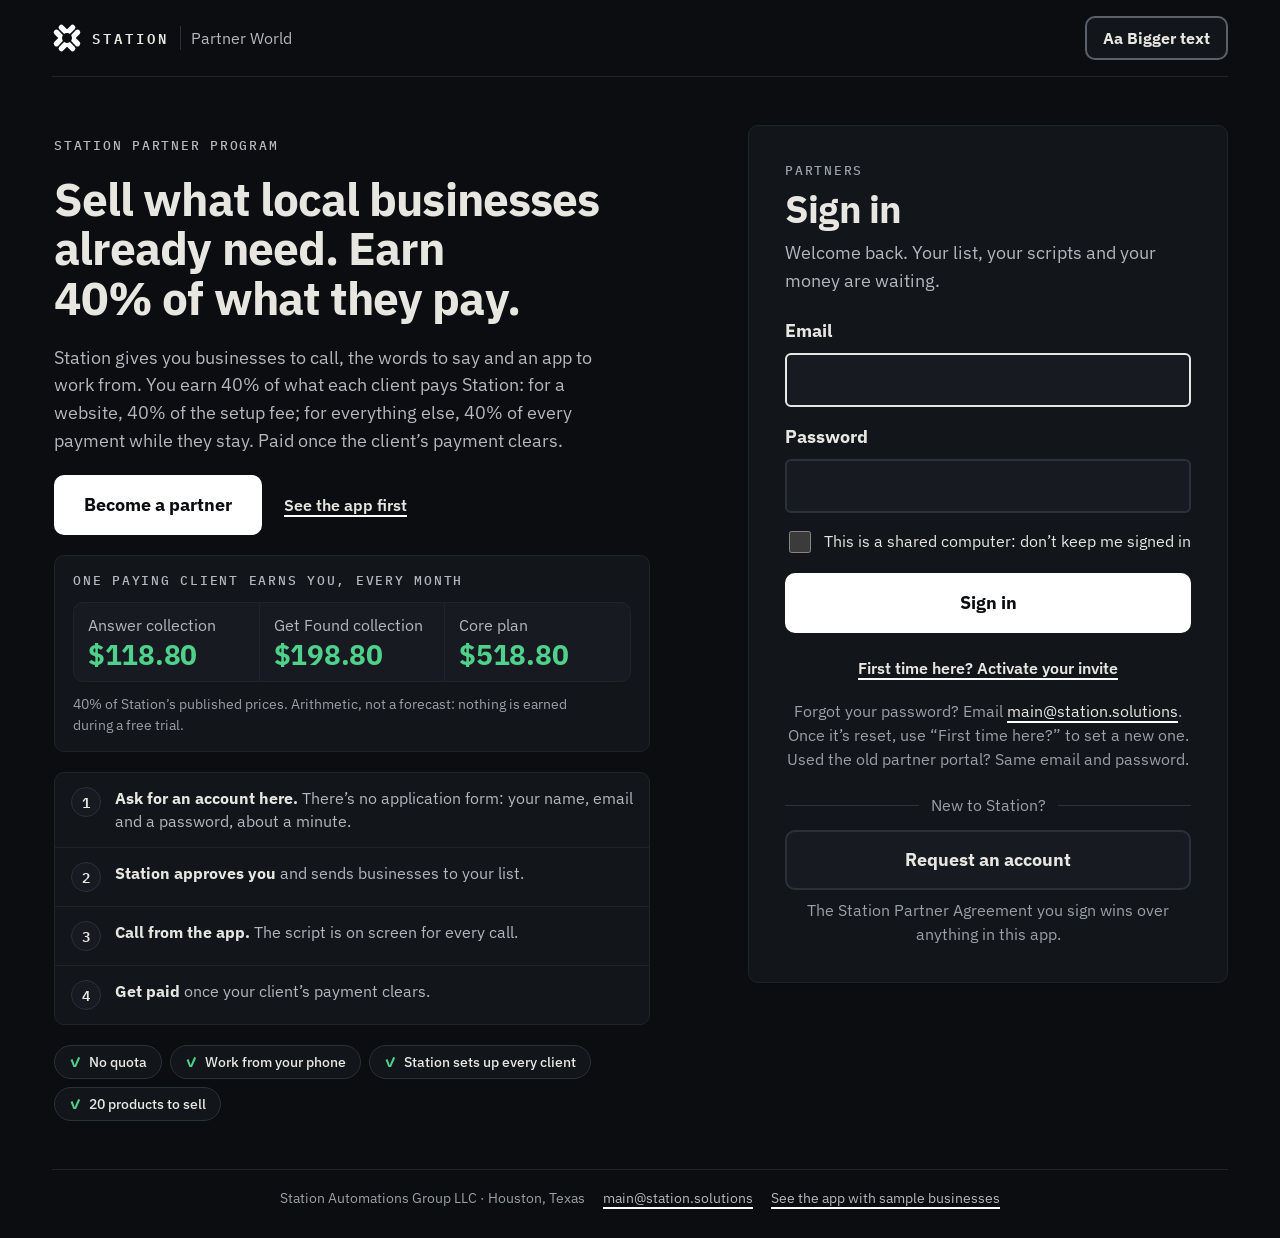
==== commit 72bb762e: "Partner World: the missing pieces (engine v4.65 patch included, not applied) - Home: What's new (pw_" ====
--- a/index.html
+++ b/index.html
@@ -11,7 +11,7 @@
 <link rel="preconnect" href="https://fonts.googleapis.com">
 <link rel="preconnect" href="https://fonts.gstatic.com" crossorigin>
 <link rel="stylesheet" href="https://fonts.googleapis.com/css2?family=IBM+Plex+Sans:ital,wght@0,400;0,500;0,600;0,700;1,400&family=IBM+Plex+Mono:wght@500;700&display=swap">
-<link rel="stylesheet" href="app.css?v=20261007j">
+<link rel="stylesheet" href="app.css?v=20261008b">
 </head>
 <body>
 <svg width="0" height="0" style="position:absolute" aria-hidden="true"><defs><g id="smArm"><rect x="29.5" y="3" width="18" height="36" rx="8.5"/><rect x="52.5" y="3" width="18" height="36" rx="8.5"/></g><mask id="smCore"><rect width="100" height="100" fill="#fff"/><circle cx="50" cy="50" r="16.5" fill="#000"/></mask>
@@ -52,6 +52,6 @@
 <div class="coach" id="coach" hidden><div class="coach-ring" id="coachRing"></div><div class="coach-bubble" id="coachBubble" role="dialog" aria-modal="true" aria-labelledby="coachText"><p class="coach-step" id="coachStep" aria-live="polite"></p><p id="coachText" aria-live="polite"></p><div class="coach-btns"><button type="button" class="link-btn" id="coachSkip">Skip the tour</button><button type="button" class="btn btn-dark" id="coachNext">Next</button></div></div></div>
 <div class="toast" id="toast" role="status" aria-live="polite"></div>
 <script src="data.js?v=20261008a"></script>
-<script src="app.js?v=20261007l"></script>
+<script src="app.js?v=20261008b"></script>
 </body>
 </html>
--- a/app.css
+++ b/app.css
@@ -1120,3 +1120,87 @@
 /* six tabs since Clients (2026-10-07): the bar sizes to the visible tabs (Team stays hidden for most partners) */
 .tabbar{grid-template-columns:none;grid-auto-flow:column;grid-auto-columns:1fr}
 .tabbar a[hidden]{display:none}
+
+/* ===== MISSING PIECES (10-07, engine v4.65): What's new, your referral link, Add a client, client notes, calls with Station,
+   Ask Station + the partner guide, Next payout + Payouts sent, W-9 / W-8BEN. Same scale (12.5 / 14 / 16 / 18 / 22 / 28) and radii
+   (6 / 10 / 999). Green only for money; red only for a "not added"; nothing new is amber. */
+.news,.ref-box{background:var(--card);border:1px solid var(--line);border-radius:10px;padding:16px 18px;margin:16px 0}
+.news-head{display:flex;align-items:baseline;justify-content:space-between;gap:12px;flex-wrap:wrap}
+.news-head .sub-h{margin:0}
+.news-list{list-style:none;margin:12px 0 0;padding:0;display:flex;flex-direction:column}
+.news-list > li{border-top:1px solid var(--line)}
+.news-list > li:first-child{border-top:0}
+.news-item{display:flex;gap:12px;align-items:flex-start;padding:12px 4px;color:var(--ink);text-decoration:none;min-height:48px;border-radius:6px}
+a.news-item:hover,a.news-item:focus-visible{background:var(--hover)}
+.news-tag{flex:none;min-width:84px;text-align:center;font:500 12.5px/1 var(--mono);letter-spacing:.06em;text-transform:uppercase;color:var(--ink-2);background:var(--panel2);border:1px solid var(--line-2);border-radius:6px;padding:6px 8px;margin-top:2px}
+.news-tag.t-paid,.news-tag.t-payout{color:var(--green);background:var(--green-bg);border-color:transparent}
+.news-tag.t-declined{color:var(--red);background:var(--red-bg);border-color:transparent}
+.news-main{display:flex;flex-direction:column;gap:2px;min-width:0}
+.news-main b{font-size:16px;font-weight:600;line-height:1.35;overflow-wrap:anywhere}
+.news-text{font-size:16px;color:var(--ink-2);line-height:1.4;overflow-wrap:anywhere}
+.news-main time{font-size:14px;color:var(--ink-3)}
+.news-more{margin-top:10px}
+.news-list.ex{opacity:.85}
+@media (max-width:560px){.news-item{flex-direction:column;gap:6px}.news-tag{min-width:0}}
+.ref-box .lbl{color:var(--ink-3)}
+.ref-box .sub-h{margin:4px 0 12px}
+.ref-link code{font-size:16px}
+.ref-stats{display:grid;grid-template-columns:repeat(3,minmax(0,1fr));gap:1px;background:var(--line);border:1px solid var(--line);border-radius:10px;overflow:hidden;margin:12px 0 4px}
+.ref-stats div{background:var(--panel2);padding:12px 14px;display:flex;flex-direction:column;gap:4px;min-width:0}
+.ref-stats b{font-size:22px;line-height:1.2;color:var(--ink);font-weight:700;overflow-wrap:anywhere}
+.ref-stats span{font-size:16px;color:var(--ink)}
+.ref-stats small{font-size:14px;color:var(--ink-3);line-height:1.35}
+@media (max-width:640px){.ref-stats{grid-template-columns:1fr}}
+.cl-actions{display:flex;flex-wrap:wrap;align-items:center;gap:10px 16px;margin:12px 0 4px}
+.client-row .pill.st-ok{background:var(--green-bg);color:var(--green)}
+.client-row .pill.st-no{background:var(--red-bg);color:var(--red)}
+.client-row .pill.st-wait{background:var(--panel2);color:var(--ink);border:1px solid var(--line-2)}
+.cl-extra{margin-top:18px}
+.cl-extra .card-box .msg-go{margin-top:0}
+.cnote-list{list-style:none;margin:0;padding:0;display:flex;flex-direction:column;gap:8px}
+.cnote-list li{border-top:1px solid var(--line);padding-top:8px}
+.cnote-list li.up{border-left:3px solid var(--acc);padding-left:10px}
+.cnote-list p{margin:0 0 2px;font-size:16px;white-space:pre-wrap;overflow-wrap:anywhere}
+.cnote-list .link-btn{min-height:0;padding:6px 0;font-size:14px}
+.up-now{margin:0;font-size:16px}
+.jump{display:flex;flex-wrap:wrap;gap:8px;margin:4px 0 8px}
+.jump .chip{min-height:44px;font-size:16px;font-weight:500}
+.ask-log{display:flex;flex-direction:column;gap:10px;margin:10px 0}
+.ask-log:empty{display:none}
+.ask-q,.ask-a{border-radius:6px;padding:10px 12px;max-width:100%;overflow-wrap:anywhere}
+.ask-q{align-self:flex-end;background:var(--blue-bg);max-width:85%}
+.ask-q p{margin:0;font-size:16px;white-space:pre-wrap}
+.ask-a{align-self:flex-start;background:var(--bg-2);border:1px solid var(--line)}
+.ask-a.wait p{margin:0;color:var(--ink-2)}
+.ask-a p,.ask-a li{font-size:16px;line-height:1.5}
+.ask-a .g-copy{margin-top:6px}
+.guide-tools{display:flex;flex-wrap:wrap;align-items:center;gap:8px 14px;margin:8px 0 6px}
+.guide-tools input.text{flex:1 1 280px;min-height:48px}
+.guide-body .g-sec summary{font-size:18px}
+.g-body{font-size:16px;line-height:1.55}
+.g-body h4{font-size:18px;margin:18px 0 6px}
+.g-body p{margin:0 0 10px}
+.g-body ul,.g-body ol{margin:0 0 10px;padding-left:22px}
+.g-body code{font:500 14px var(--mono);background:var(--panel2);border-radius:6px;padding:1px 5px}
+.g-quote{border-left:3px solid var(--acc);background:var(--panel2);border-radius:0 6px 6px 0;padding:10px 12px;margin:0 0 10px}
+.g-quote p{margin:0 0 6px}
+.g-copy{min-height:40px;padding:0 14px;font-size:14px}
+mark{background:rgba(255,255,255,.22);color:var(--ink);border-radius:6px;padding:0 2px}
+.np{margin:0 0 22px}
+.np .lbl{color:var(--ink-3)}
+.np p{margin:0;font-size:16px;line-height:1.5}
+.np p.small{color:var(--ink-3)}
+.stripe-note{margin:0 0 14px}
+fieldset.tax-forms{border:0;margin:0;padding:0;display:flex;flex-wrap:wrap;gap:0 16px;align-items:center}
+fieldset.tax-forms legend{font-size:14px;color:var(--ink-3);padding:0;margin-bottom:2px;width:100%}
+fieldset.tax-forms .check{margin-top:0}
+.setup-row .tax-pick{flex-direction:column;align-items:flex-end}
+@media (max-width:760px){.setup-row .tax-pick{align-items:flex-start}}
+.news-tag{flex:0 0 104px;min-width:0}
+@media (max-width:560px){.news-tag{flex:none}}
+.copyrow.ref-link{flex-wrap:wrap}
+.copyrow.ref-link code{white-space:normal;overflow:visible;text-overflow:clip;overflow-wrap:anywhere;flex:1 1 220px}
+.nowrap{white-space:nowrap}
+.cnote-list .link-btn{min-height:44px;display:inline-flex;align-items:center;padding:0 4px}
+fieldset.tax-forms .check{gap:8px}
+fieldset.tax-forms .check > span{white-space:nowrap}
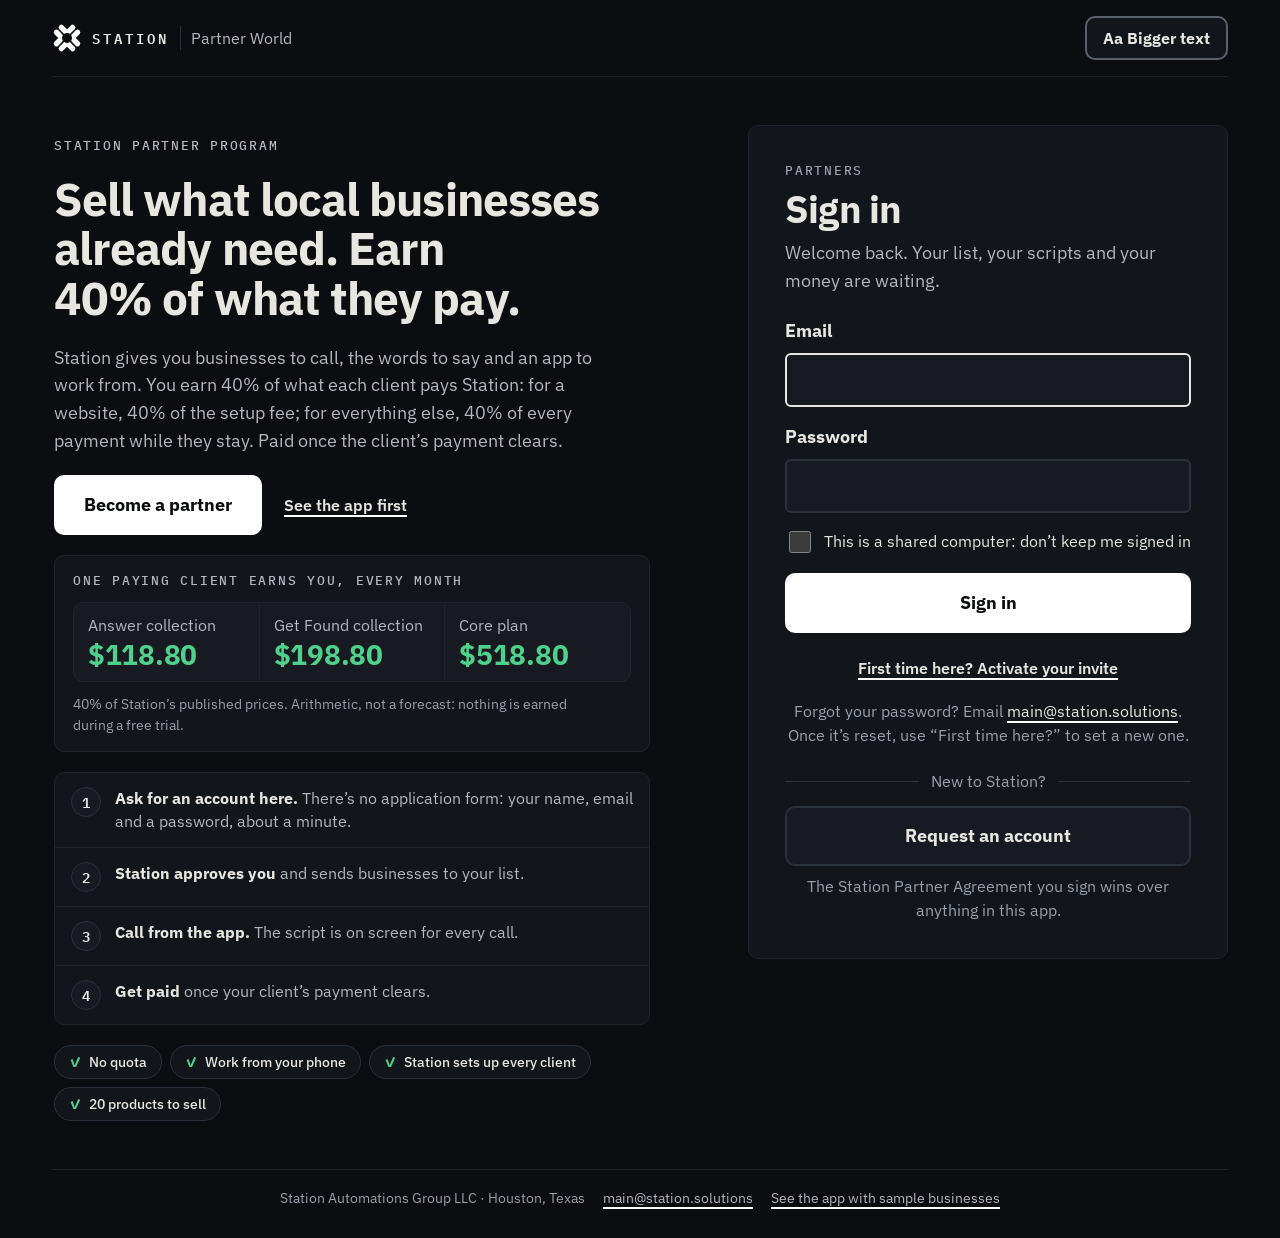
==== commit d8cc66cc: "Partner World audit fixes: hand payments show as paid + listed under Payouts sent, one Earned figure" ====
--- a/index.html
+++ b/index.html
@@ -11,7 +11,7 @@
 <link rel="preconnect" href="https://fonts.googleapis.com">
 <link rel="preconnect" href="https://fonts.gstatic.com" crossorigin>
 <link rel="stylesheet" href="https://fonts.googleapis.com/css2?family=IBM+Plex+Sans:ital,wght@0,400;0,500;0,600;0,700;1,400&family=IBM+Plex+Mono:wght@500;700&display=swap">
-<link rel="stylesheet" href="app.css?v=20261008b">
+<link rel="stylesheet" href="app.css?v=20261008d">
 </head>
 <body>
 <svg width="0" height="0" style="position:absolute" aria-hidden="true"><defs><g id="smArm"><rect x="29.5" y="3" width="18" height="36" rx="8.5"/><rect x="52.5" y="3" width="18" height="36" rx="8.5"/></g><mask id="smCore"><rect width="100" height="100" fill="#fff"/><circle cx="50" cy="50" r="16.5" fill="#000"/></mask>
@@ -24,6 +24,8 @@
     <a href="#home" data-tab="home"><svg class="ni" viewBox="0 0 24 24" aria-hidden="true"><path d="M12 3 3 10.5V21h6.5v-6h5v6H21V10.5z"/></svg>Home</a>
     <a href="#products" data-tab="products"><svg class="ni" viewBox="0 0 24 24" aria-hidden="true"><path d="M4 4h7v7H4zM13 4h7v7h-7zM4 13h7v7H4zM13 13h7v7h-7z"/></svg>Products</a>
     <a href="#calls" data-tab="calls"><svg class="ni" viewBox="0 0 24 24" aria-hidden="true"><path d="M6.6 10.8a15 15 0 0 0 6.6 6.6l2.2-2.2c.3-.3.7-.4 1-.2 1.1.4 2.3.6 3.6.6.6 0 1 .4 1 1V20c0 .6-.4 1-1 1A17 17 0 0 1 3 4c0-.6.4-1 1-1h3.5c.6 0 1 .4 1 1 0 1.3.2 2.5.6 3.6.1.3 0 .7-.2 1z"/></svg>Calls</a>
+    <a href="#leads" data-tab="leads"><svg class="ni" viewBox="0 0 24 24" aria-hidden="true"><path d="M4 5h2v2H4zm4 0h12v2H8zM4 11h2v2H4zm4 0h12v2H8zM4 17h2v2H4zm4 0h12v2H8z"/></svg>Leads</a>
+    <a href="#calendar" data-tab="calendar"><svg class="ni" viewBox="0 0 24 24" aria-hidden="true"><path fill-rule="evenodd" d="M7 2h2v2h6V2h2v2h3v18H4V4h3zM6 10v10h12V10zM8 12h3v3H8z"/></svg>Calendar</a>
     <a href="#clients" data-tab="clients"><svg class="ni" viewBox="0 0 24 24" aria-hidden="true"><path d="M4 4h16v12H7l-3 3z"/></svg>Clients</a>
     <a href="#team" data-tab="team" hidden><svg class="ni" viewBox="0 0 24 24" aria-hidden="true"><path d="M16 11a3 3 0 1 0 0-6 3 3 0 0 0 0 6zm-8 0a3 3 0 1 0 0-6 3 3 0 0 0 0 6zm0 2c-2.7 0-8 1.3-8 4v3h16v-3c0-2.7-5.3-4-8-4zm8 0c-.3 0-.7 0-1.1.1 1.3.9 2.1 2.2 2.1 3.9v3h7v-3c0-2.7-5.3-4-8-4z"/></svg>Team</a>
     <a href="#money" data-tab="money"><svg class="ni" viewBox="0 0 24 24" aria-hidden="true"><path d="M3 6h18v12H3zM12 9a3 3 0 1 0 0 6 3 3 0 0 0 0-6z"/></svg>Money</a>
@@ -37,6 +39,8 @@
   <a href="#home" data-tab="home"><svg viewBox="0 0 24 24" aria-hidden="true"><path d="M12 3 3 10.5V21h6.5v-6h5v6H21V10.5z"/></svg><span>Home</span></a>
   <a href="#products" data-tab="products"><svg viewBox="0 0 24 24" aria-hidden="true"><path d="M4 4h7v7H4zM13 4h7v7h-7zM4 13h7v7H4zM13 13h7v7h-7z"/></svg><span>Products</span></a>
   <a href="#calls" data-tab="calls"><svg viewBox="0 0 24 24" aria-hidden="true"><path d="M6.6 10.8a15 15 0 0 0 6.6 6.6l2.2-2.2c.3-.3.7-.4 1-.2 1.1.4 2.3.6 3.6.6.6 0 1 .4 1 1V20c0 .6-.4 1-1 1A17 17 0 0 1 3 4c0-.6.4-1 1-1h3.5c.6 0 1 .4 1 1 0 1.3.2 2.5.6 3.6.1.3 0 .7-.2 1z"/></svg><span>Calls</span></a>
+  <a href="#leads" data-tab="leads"><svg viewBox="0 0 24 24" aria-hidden="true"><path d="M4 5h2v2H4zm4 0h12v2H8zM4 11h2v2H4zm4 0h12v2H8zM4 17h2v2H4zm4 0h12v2H8z"/></svg><span>Leads</span></a>
+  <a href="#calendar" data-tab="calendar"><svg viewBox="0 0 24 24" aria-hidden="true"><path fill-rule="evenodd" d="M7 2h2v2h6V2h2v2h3v18H4V4h3zM6 10v10h12V10zM8 12h3v3H8z"/></svg><span>Calendar</span></a>
   <a href="#clients" data-tab="clients"><svg viewBox="0 0 24 24" aria-hidden="true"><path d="M4 4h16v12H7l-3 3z"/></svg><span>Clients</span></a>
   <a href="#team" data-tab="team" hidden><svg viewBox="0 0 24 24" aria-hidden="true"><path d="M16 11a3 3 0 1 0 0-6 3 3 0 0 0 0 6zm-8 0a3 3 0 1 0 0-6 3 3 0 0 0 0 6zm0 2c-2.7 0-8 1.3-8 4v3h16v-3c0-2.7-5.3-4-8-4zm8 0c-.3 0-.7 0-1.1.1 1.3.9 2.1 2.2 2.1 3.9v3h7v-3c0-2.7-5.3-4-8-4z"/></svg><span>Team</span></a>
   <a href="#money" data-tab="money"><svg viewBox="0 0 24 24" aria-hidden="true"><path d="M3 6h18v12H3zM12 9a3 3 0 1 0 0 6 3 3 0 0 0 0-6z"/></svg><span>Money</span></a>
@@ -51,7 +55,7 @@
 <div class="undo" id="undo" role="status" aria-live="polite" hidden><span id="undoText"></span><span class="undo-key" id="undoKey">or press U</span><button type="button" id="undoBtn">Undo</button></div>
 <div class="coach" id="coach" hidden><div class="coach-ring" id="coachRing"></div><div class="coach-bubble" id="coachBubble" role="dialog" aria-modal="true" aria-labelledby="coachText"><p class="coach-step" id="coachStep" aria-live="polite"></p><p id="coachText" aria-live="polite"></p><div class="coach-btns"><button type="button" class="link-btn" id="coachSkip">Skip the tour</button><button type="button" class="btn btn-dark" id="coachNext">Next</button></div></div></div>
 <div class="toast" id="toast" role="status" aria-live="polite"></div>
-<script src="data.js?v=20261008a"></script>
-<script src="app.js?v=20261008b"></script>
+<script src="data.js?v=20261013a"></script>
+<script src="app.js?v=20261013a"></script>
 </body>
 </html>
--- a/app.css
+++ b/app.css
@@ -1204,3 +1204,105 @@
 .cnote-list .link-btn{min-height:44px;display:inline-flex;align-items:center;padding:0 4px}
 fieldset.tax-forms .check{gap:8px}
 fieldset.tax-forms .check > span{white-space:nowrap}
+
+/* ===== LEADS + CALENDAR (2026-10-08): the whole list in one place, and every booked call. Same scale (12.5 / 14 / 16 / 18 / 22 / 28)
+   and radii (6 / 10 / 999). Nothing here is money, so nothing is green; a call-back due now uses the white accent like Calls. */
+.lb-top{display:flex;align-items:flex-end;justify-content:space-between;gap:12px 20px;flex-wrap:wrap;padding-top:18px}
+.lb-top h1{margin:0}
+.lb-top .sub{margin:6px 0 0;color:var(--ink-2);max-width:640px;font-size:16px}
+.lb-top .btn{min-height:48px;font-size:16px}
+.lb-tools{display:flex;flex-wrap:wrap;gap:10px 12px;margin:18px 0 0;align-items:flex-end}
+.lb-q{flex:1 1 280px;min-width:0}
+.lb-q input.text{min-height:48px;font-size:16px}
+.lb-sort{display:flex;flex-direction:column;gap:4px;font-size:14px;color:var(--ink-3);flex:0 1 220px;min-width:0}
+.lb-sort select.text{min-height:48px;font-size:16px;padding:8px 10px}
+.leads-v .filters-wrap{margin:12px 0 4px}
+.lf-n{font-weight:400;opacity:.8}
+.lb-count{margin:6px 0 8px;font-size:14px}
+.lb-list{list-style:none;margin:0;padding:0;border:1px solid var(--line);border-radius:10px;background:var(--card);overflow:hidden}
+.lb-row + .lb-row{border-top:1px solid var(--line)}
+.lb-head{display:grid;grid-template-columns:minmax(0,2.2fr) minmax(0,1.1fr) minmax(0,1.3fr) minmax(0,1.7fr) 52px;gap:12px;align-items:center;width:100%;min-height:56px;padding:10px 16px;background:none;border:0;color:var(--ink);font:inherit;text-align:left;cursor:pointer}
+.lb-head:hover,.lb-row.open > .lb-head{background:var(--hover)}
+.lb-name{font-size:16px;font-weight:600;line-height:1.35;min-width:0;overflow-wrap:anywhere}
+.lb-name .pill{font-size:12.5px;padding:2px 8px;margin-left:4px;vertical-align:1px}
+.lb-trade,.lb-place{font-size:16px;color:var(--ink-2);min-width:0;overflow-wrap:anywhere}
+.lb-st{min-width:0}
+.lb-pill{font-size:14px;font-weight:500;padding:4px 10px;border-radius:6px;background:var(--panel2);color:var(--ink);border:1px solid var(--line-2);white-space:normal;line-height:1.3}
+.lb-pill.k-fresh{background:none}
+.lb-pill.k-closed{color:var(--ink-3);border-style:dashed}
+.lb-pill.k-won{border-color:var(--acc-line)}
+.lb-pill.due{background:var(--acc);border-color:var(--acc);color:var(--acc-ink)}
+.lb-icons{display:flex;gap:8px;justify-content:flex-end;color:var(--ink-3)}
+.lb-ic svg{width:18px;height:18px;fill:currentColor;display:block}
+.lb-row.shut .lb-name{color:var(--ink-2)}
+.lb-body{padding:2px 16px 16px;background:var(--panel2);border-top:1px solid var(--line)}
+.lb-contact{display:grid;grid-template-columns:max-content minmax(0,1fr);gap:8px 16px;margin:14px 0 0;font-size:16px;line-height:1.45}
+.lb-contact dt{color:var(--ink-3)}
+.lb-contact dd{margin:0;min-width:0;overflow-wrap:anywhere;white-space:pre-wrap}
+.lb-none{color:var(--ink-3)}
+.lb-acts{display:flex;flex-wrap:wrap;gap:8px;margin-top:14px}
+.lb-acts .btn{min-height:48px;font-size:16px;padding:0 16px}
+.lb-dnc{flex-basis:100%;margin:0 0 4px}
+.lb-more{margin:10px 0 0;min-height:48px;font-size:16px}
+.lb-shut{margin:16px 0 0;background:var(--card)}
+.lb-shut > div{padding:0 12px 12px}
+.lb-shut .small{margin:0 0 10px;font-size:16px}
+@media (max-width:760px){
+  .lb-head{display:flex;flex-wrap:wrap;align-items:center;gap:4px 10px;padding:12px 14px}
+  .lb-name{flex:1 1 calc(100% - 72px)}
+  .lb-icons{flex:none;order:2}
+  .lb-trade{order:3;font-size:14px}
+  .lb-place{order:4;font-size:14px}
+  .lb-place::before{content:"\00B7\00A0";color:var(--ink-3)}
+  .lb-st{order:5;flex-basis:100%;margin-top:4px}
+  .lb-top .btn{width:100%}
+  .lb-sort{flex:1 1 100%}
+  .lb-body{padding:2px 14px 14px}
+  .lb-contact{grid-template-columns:1fr;gap:2px}
+  .lb-contact dd{margin-bottom:8px}
+  .lb-acts .btn{flex:1 1 auto;white-space:nowrap}
+}
+/* Calendar */
+.cal-note{margin:14px 0 0;max-width:none}
+#calBody > .explain:first-child{margin:14px 0 0}
+.cal-v .sub-h{margin:26px 0 8px}
+.cal-day{margin:12px 0 0}
+.cal-h{font-size:18px;font-weight:600;margin:0 0 8px;color:var(--ink-2)}
+.cal-list{list-style:none;margin:0;padding:0;border:1px solid var(--line);border-radius:10px;background:var(--card);overflow:hidden}
+.cal-item{display:grid;grid-template-columns:96px minmax(0,1fr) auto;gap:12px;align-items:start;padding:12px 16px;min-height:56px}
+.cal-item + .cal-item{border-top:1px solid var(--line)}
+.cal-time{font-size:16px;font-weight:600;font-variant-numeric:tabular-nums;line-height:1.4;white-space:nowrap}
+.cal-main{display:flex;flex-direction:column;align-items:flex-start;gap:2px;min-width:0}
+.cal-main b{font-size:16px;font-weight:600;line-height:1.4;overflow-wrap:anywhere}
+.cal-main span{font-size:16px;color:var(--ink-2);line-height:1.4;overflow-wrap:anywhere}
+.cal-main .link-btn{font-size:16px;min-height:44px}
+.cal-tag{font:500 12.5px/1 var(--mono);letter-spacing:.06em;text-transform:uppercase;color:var(--ink-2);background:var(--panel2);border:1px solid var(--line-2);border-radius:6px;padding:6px 8px;margin-top:2px}
+.cal-past{margin:22px 0 0;background:var(--card)}
+.cal-past > div{padding:0 12px 12px}
+@media (max-width:560px){
+  .cal-item{grid-template-columns:76px minmax(0,1fr);padding:12px 14px}
+  .cal-tag{grid-column:2;justify-self:start;margin-top:0}
+}
+.cp-q{min-height:48px;font-size:16px;margin:6px 0 10px}
+.cp-list{max-height:min(46vh,420px);overflow-y:auto}
+.cp-list .pick[disabled]{opacity:.55;cursor:not-allowed}
+.cp-list .pick-name{font-size:16px}
+/* eight tabs on a phone (Leads + Calendar): each column is at least as wide as its label (Products and Calendar take a little more),
+   the rest share what's left; the current tab's pill is narrower so it fits its column. Bigger text plus Team can still run out of
+   room: then the bar scrolls sideways rather than cutting a label. */
+@media (max-width:760px){
+  .tabbar{grid-auto-columns:minmax(min-content,1fr);overflow-x:auto;scrollbar-width:none}
+  .tabbar::-webkit-scrollbar{display:none}
+  .tabbar a{padding:0 2px;font-size:12.5px;white-space:nowrap}
+  .tabbar svg{width:24px;height:24px}
+  .tabbar a.on svg{padding:3px 10px}
+}
+/* tablets (761-1099px): eight places no longer fit beside the logo, so the menu takes its own row under it (and scrolls sideways
+   rather than pushing the balance off the screen with bigger text). Calls' sticky strip sits under both rows. */
+@media (min-width:761px) and (max-width:1099px){
+  .bar{flex-wrap:wrap;row-gap:4px;padding-bottom:6px}
+  .bar .topnav{order:5;flex:1 1 100%;min-width:0;overflow-x:auto;scrollbar-width:none;gap:2px}
+  .bar .topnav::-webkit-scrollbar{display:none}
+  .bar .topnav a{flex:none;padding:0 12px}
+  .calls-top{top:var(--barh,122px)}
+}
